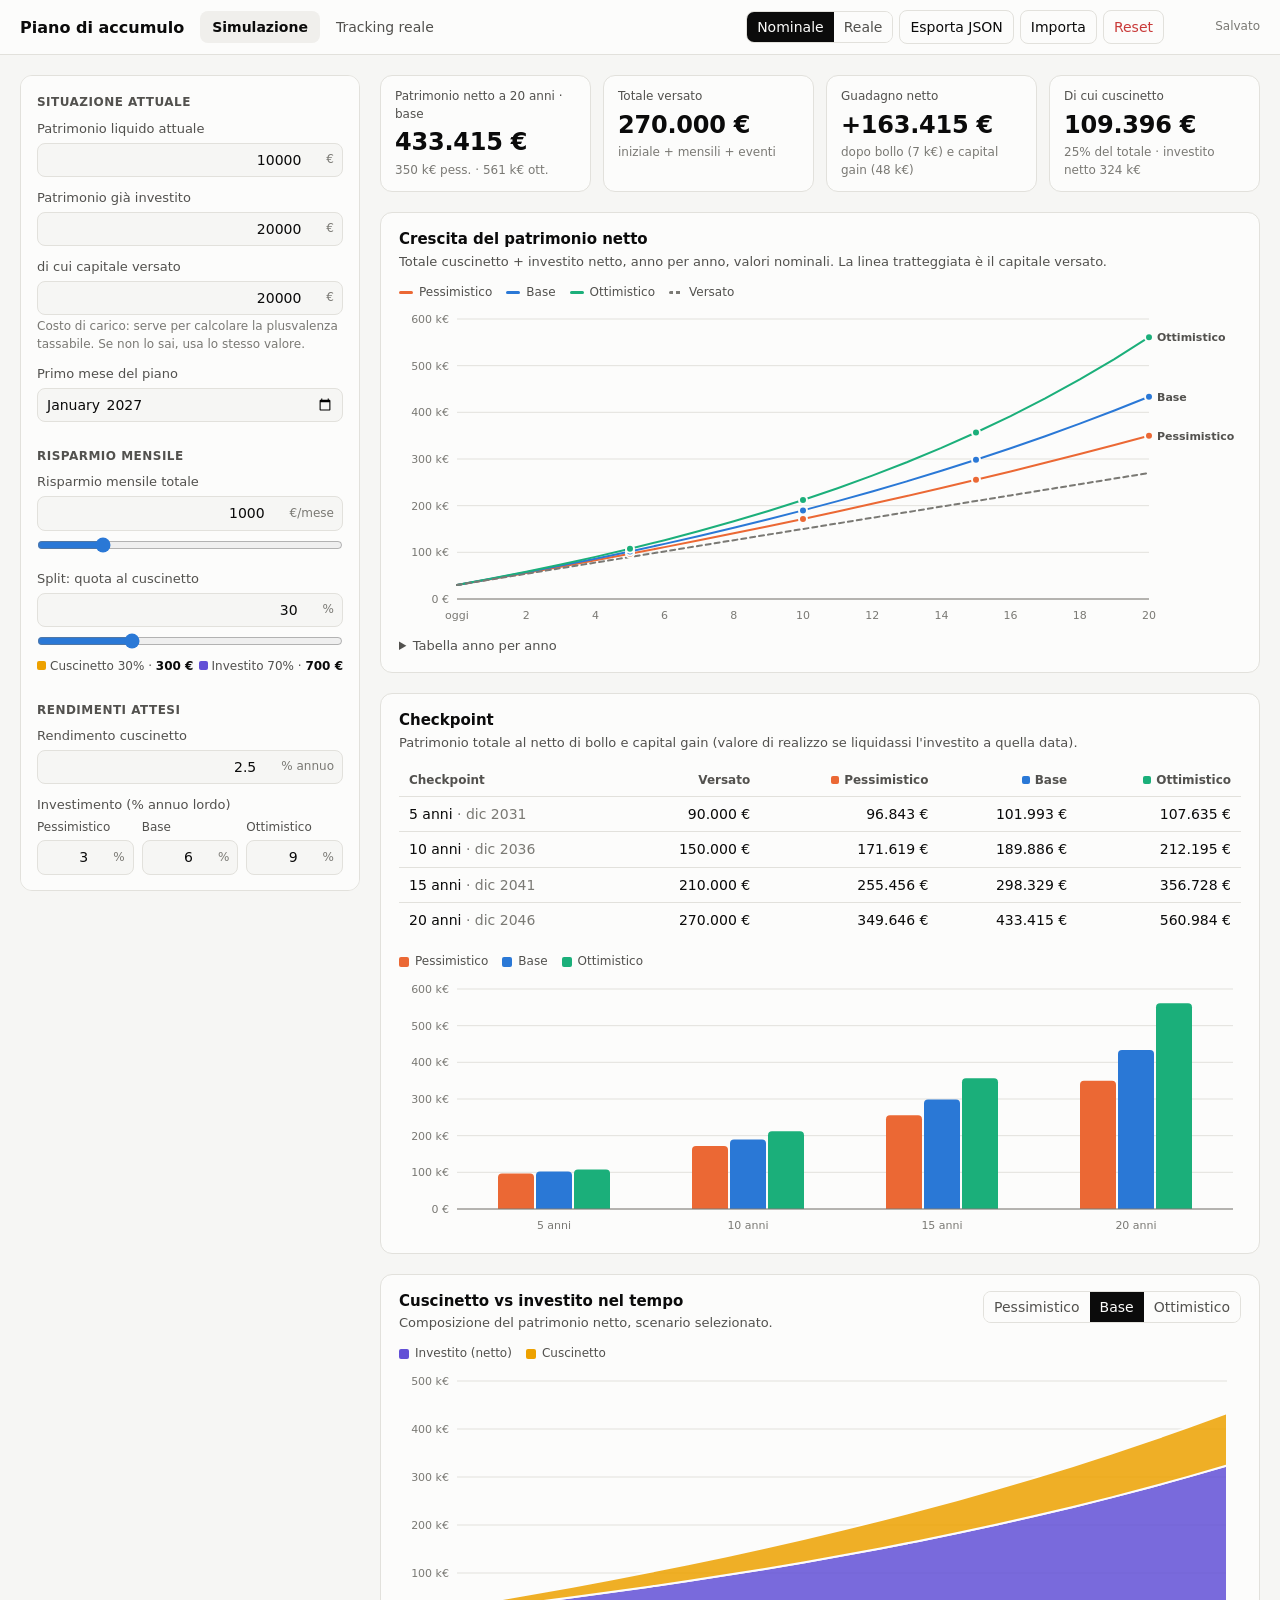
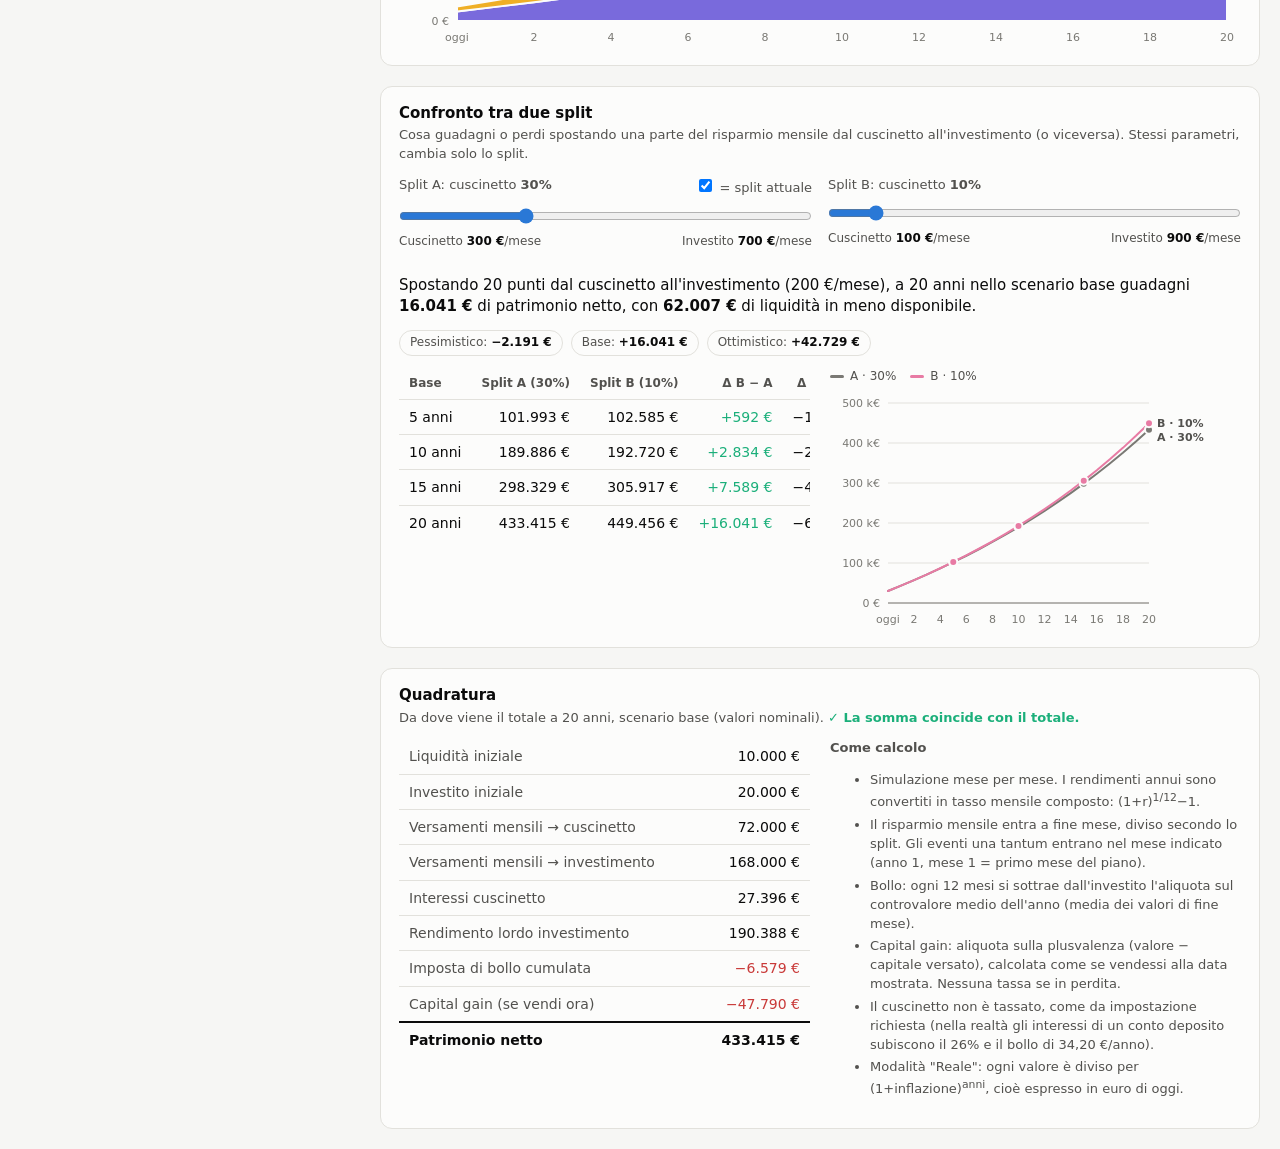
==== patrimonio/piano-accumulo.html @ fa52a770 "Aggiunge dashboard locale per il piano di accumulo patrimoniale (sezioni 1 e 2) Co-Authored-By: Clau" ====
<!doctype html>
<html lang="it">
<head>
<meta charset="utf-8">
<meta name="viewport" content="width=device-width, initial-scale=1">
<title>Piano di accumulo</title>
<style>
:root {
  color-scheme: light;
  --bg: #f6f6f4;
  --surface: #fcfcfb;
  --surface-2: #f0efec;
  --border: #e2e1dc;
  --text: #0b0b0b;
  --text-2: #52514e;
  --muted: #7a7974;
  --accent: #2a78d6;
  --danger: #c93a39;
  --warn-bg: #fff4d6;
  --warn-text: #6b4a00;
  /* serie (palette categoriale validata, ordine fisso) */
  --s-base: #2a78d6;
  --s-pess: #eb6834;
  --s-opt: #1baf7a;
  --s-cushion: #eda100;
  --s-invest: #6250d6;
  --s-b: #e87ba4;
  --s-ref: #7a7974;
}
@media (prefers-color-scheme: dark) {
  :root:not([data-theme="light"]) {
    color-scheme: dark;
    --bg: #121211; --surface: #1a1a19; --surface-2: #242422; --border: #33322f;
    --text: #f0efec; --text-2: #c3c2b7; --muted: #8f8e86; --accent: #3987e5;
    --danger: #e66767; --warn-bg: #3a2f12; --warn-text: #f3d48a;
    --s-base: #3987e5; --s-pess: #d95926; --s-opt: #199e70;
    --s-cushion: #c98500; --s-invest: #9085e9; --s-b: #d55181; --s-ref: #8f8e86;
  }
}
:root[data-theme="dark"] {
  color-scheme: dark;
  --bg: #121211; --surface: #1a1a19; --surface-2: #242422; --border: #33322f;
  --text: #f0efec; --text-2: #c3c2b7; --muted: #8f8e86; --accent: #3987e5;
  --danger: #e66767; --warn-bg: #3a2f12; --warn-text: #f3d48a;
  --s-base: #3987e5; --s-pess: #d95926; --s-opt: #199e70;
  --s-cushion: #c98500; --s-invest: #9085e9; --s-b: #d55181; --s-ref: #8f8e86;
}

* { box-sizing: border-box; }
html, body { margin: 0; }
body {
  background: var(--bg); color: var(--text);
  font: 14px/1.45 system-ui, -apple-system, "Segoe UI", Roboto, sans-serif;
  -webkit-font-smoothing: antialiased;
}
button, input, select { font: inherit; color: inherit; }
.num { font-variant-numeric: tabular-nums; }

/* ---------- header ---------- */
header.top {
  position: sticky; top: 0; z-index: 10;
  display: flex; align-items: center; gap: 16px; flex-wrap: wrap;
  padding: 10px 20px; background: var(--surface); border-bottom: 1px solid var(--border);
}
header.top h1 { font-size: 16px; margin: 0; font-weight: 650; }
.tabs { display: flex; gap: 4px; }
.tab {
  border: 0; background: transparent; padding: 6px 12px; border-radius: 8px; cursor: pointer; color: var(--text-2);
}
.tab[aria-selected="true"] { background: var(--surface-2); color: var(--text); font-weight: 600; }
.spacer { flex: 1; }
.actions { display: flex; gap: 6px; align-items: center; flex-wrap: wrap; }
.btn {
  border: 1px solid var(--border); background: var(--surface); padding: 6px 10px; border-radius: 8px; cursor: pointer;
}
.btn:hover { background: var(--surface-2); }
.btn.small { padding: 3px 8px; font-size: 13px; }
.btn.danger { color: var(--danger); }
.save-state { font-size: 12px; color: var(--muted); min-width: 90px; text-align: right; }
.seg { display: inline-flex; border: 1px solid var(--border); border-radius: 8px; overflow: hidden; }
.seg button { border: 0; background: var(--surface); padding: 5px 10px; cursor: pointer; color: var(--text-2); }
.seg button[aria-pressed="true"] { background: var(--text); color: var(--surface); }

/* ---------- layout ---------- */
.layout { display: grid; grid-template-columns: 340px minmax(0, 1fr); gap: 20px; padding: 20px; max-width: 1500px; margin: 0 auto; }
@media (max-width: 960px) { .layout { grid-template-columns: minmax(0, 1fr); padding: 16px; } }
aside.inputs {
  position: sticky; top: 64px; align-self: start; max-height: calc(100vh - 84px); overflow: auto;
  background: var(--surface); border: 1px solid var(--border); border-radius: 12px; padding: 4px 16px 16px;
}
@media (max-width: 960px) { aside.inputs { position: static; max-height: none; } }
.outputs { display: flex; flex-direction: column; gap: 20px; min-width: 0; }
.card { background: var(--surface); border: 1px solid var(--border); border-radius: 12px; padding: 16px 18px; min-width: 0; }
.card h2 { font-size: 15px; margin: 0 0 2px; font-weight: 650; }
.card .sub { color: var(--text-2); margin: 0 0 12px; font-size: 13px; }
.card-head { display: flex; gap: 12px; align-items: flex-start; flex-wrap: wrap; }
.card-head > div:first-child { flex: 1; min-width: 200px; }

/* ---------- inputs ---------- */
fieldset { border: 0; padding: 0; margin: 14px 0 0; }
legend { font-weight: 650; font-size: 12px; text-transform: uppercase; letter-spacing: .04em; color: var(--text-2); padding: 0; margin-bottom: 8px; }
.field { margin-bottom: 12px; }
.field label { display: block; font-size: 13px; color: var(--text-2); margin-bottom: 4px; }
.field .hint { font-size: 12px; color: var(--muted); margin-top: 3px; }
.ctl { display: flex; align-items: center; border: 1px solid var(--border); border-radius: 8px; background: var(--bg); }
.ctl:focus-within { border-color: var(--accent); }
.ctl input { flex: 1; min-width: 0; border: 0; background: transparent; padding: 6px 8px; outline: none; text-align: right; font-variant-numeric: tabular-nums; }
.ctl .suffix { padding: 0 8px 0 2px; color: var(--muted); font-size: 12px; white-space: nowrap; }
.field.invalid .ctl { border-color: var(--danger); }
.field .err { color: var(--danger); font-size: 12px; margin-top: 3px; display: none; }
.field.invalid .err { display: block; }
input[type="range"] { width: 100%; margin: 6px 0 0; accent-color: var(--accent); }
.row3 { display: grid; grid-template-columns: repeat(3, minmax(0, 1fr)); gap: 8px; }
.row3 .field label { font-size: 12px; }
.split-out { display: flex; justify-content: space-between; font-size: 12px; margin-top: 4px; color: var(--text-2); }
.split-out b { color: var(--text); font-weight: 600; }
.sw { display: inline-block; width: 9px; height: 9px; border-radius: 2px; margin-right: 4px; vertical-align: 0; }
input[type="month"], select, input[type="text"] {
  border: 1px solid var(--border); border-radius: 8px; background: var(--bg); padding: 5px 8px; width: 100%;
}
.warnings { margin: 0; padding: 0; list-style: none; }
.warnings li { background: var(--warn-bg); color: var(--warn-text); border-radius: 8px; padding: 6px 10px; font-size: 12px; margin-top: 6px; }

/* eventi */
.event { border: 1px solid var(--border); border-radius: 10px; padding: 8px; margin-bottom: 8px; background: var(--bg); }
.event .ev-top { display: flex; gap: 6px; margin-bottom: 6px; }
.event .ev-grid { display: grid; grid-template-columns: 1.4fr .8fr .9fr; gap: 6px; }
.event .ev-grid label { font-size: 11px; color: var(--muted); display: block; }
.event input[type="number"] { border: 1px solid var(--border); border-radius: 8px; background: var(--surface); padding: 5px 6px; width: 100%; text-align: right; }
.event select, .event input[type="text"] { background: var(--surface); }
.event .ev-dest { margin-top: 6px; }
.event.invalid { border-color: var(--danger); }
.event .err { color: var(--danger); font-size: 12px; margin-top: 4px; }
.empty { color: var(--muted); font-size: 13px; margin: 0 0 8px; }

/* ---------- KPI ---------- */
.kpis { display: grid; grid-template-columns: repeat(4, minmax(0, 1fr)); gap: 12px; }
@media (max-width: 1100px) { .kpis { grid-template-columns: repeat(2, minmax(0, 1fr)); } }
.kpi { background: var(--surface); border: 1px solid var(--border); border-radius: 12px; padding: 12px 14px; }
.kpi .k-label { font-size: 12px; color: var(--text-2); }
.kpi .k-value { font-size: 24px; font-weight: 650; margin-top: 2px; font-variant-numeric: tabular-nums; letter-spacing: -.01em; }
.kpi .k-note { font-size: 12px; color: var(--muted); margin-top: 2px; }

/* ---------- charts ---------- */
.legend { display: flex; gap: 14px; flex-wrap: wrap; font-size: 12px; color: var(--text-2); margin: 0 0 6px; }
.legend span { display: inline-flex; align-items: center; gap: 6px; }
.legend i { display: inline-block; width: 14px; height: 3px; border-radius: 2px; }
.legend i.box { height: 10px; width: 10px; }
.legend i.dash { background: repeating-linear-gradient(90deg, var(--s-ref) 0 4px, transparent 4px 7px) !important; }
.chart { position: relative; width: 100%; }
.chart svg { display: block; width: 100%; overflow: visible; }
.chart text { fill: var(--muted); font-size: 11px; font-variant-numeric: tabular-nums; }
.chart text.end-label { fill: var(--text-2); font-size: 11px; font-weight: 600; }
.chart .grid { stroke: var(--border); stroke-width: 1; }
.chart .axis { stroke: var(--muted); stroke-width: 1; }
.chart .cross { stroke: var(--muted); stroke-width: 1; stroke-dasharray: 3 3; }
#tooltip {
  position: fixed; z-index: 50; pointer-events: none; display: none;
  background: var(--surface); border: 1px solid var(--border); border-radius: 8px; padding: 8px 10px;
  box-shadow: 0 4px 16px rgba(0,0,0,.12); font-size: 12px; min-width: 180px;
}
#tooltip .t-title { font-weight: 650; margin-bottom: 4px; }
#tooltip .t-row { display: flex; justify-content: space-between; gap: 14px; }
#tooltip .t-row span:first-child { color: var(--text-2); }
#tooltip .t-row b { font-weight: 600; font-variant-numeric: tabular-nums; }
#tooltip .t-sep { border-top: 1px solid var(--border); margin: 4px 0; }

/* ---------- tables ---------- */
.table-wrap { overflow-x: auto; }
table { border-collapse: collapse; width: 100%; font-variant-numeric: tabular-nums; }
th, td { padding: 7px 10px; text-align: right; border-bottom: 1px solid var(--border); white-space: nowrap; }
th:first-child, td:first-child { text-align: left; }
thead th { font-size: 12px; font-weight: 600; color: var(--text-2); }
tbody tr:last-child td { border-bottom: 0; }
td.pos { color: var(--s-opt); } td.neg { color: var(--danger); }
.th-sw { display: inline-block; width: 8px; height: 8px; border-radius: 2px; margin-right: 5px; }
details summary { cursor: pointer; color: var(--text-2); font-size: 13px; margin-top: 10px; }
details[open] summary { margin-bottom: 8px; }

.two-col { display: grid; grid-template-columns: minmax(0, 1fr) minmax(0, 1fr); gap: 20px; }
@media (max-width: 1200px) { .two-col { grid-template-columns: minmax(0, 1fr); } }

/* confronto split */
.compare-ctl { display: grid; grid-template-columns: repeat(2, minmax(0, 1fr)); gap: 16px; margin-bottom: 12px; }
@media (max-width: 640px) { .compare-ctl { grid-template-columns: minmax(0, 1fr); } }
.compare-ctl .field label { display: flex; justify-content: space-between; }
.headline { font-size: 15px; margin: 4px 0 12px; }
.headline b { font-variant-numeric: tabular-nums; }
.chips { display: flex; gap: 8px; flex-wrap: wrap; margin-bottom: 12px; }
.chip { border: 1px solid var(--border); border-radius: 999px; padding: 3px 10px; font-size: 12px; color: var(--text-2); }
.chip b { color: var(--text); font-variant-numeric: tabular-nums; }

/* quadratura */
.ledger td:first-child { color: var(--text-2); }
.ledger tr.total td { font-weight: 650; color: var(--text); border-top: 2px solid var(--text); }
.ledger tr.minus td:last-child { color: var(--danger); }
.ok { color: var(--s-opt); font-weight: 600; }
.method { color: var(--text-2); font-size: 13px; }
.method li { margin-bottom: 4px; }

.placeholder { max-width: 720px; margin: 40px auto; padding: 0 16px; }
.placeholder .card { padding: 24px; }
</style>
</head>
<body>

<header class="top">
  <h1>Piano di accumulo</h1>
  <nav class="tabs" role="tablist">
    <button class="tab" role="tab" data-tab="sim" aria-selected="true">Simulazione</button>
    <button class="tab" role="tab" data-tab="track" aria-selected="false">Tracking reale</button>
  </nav>
  <div class="spacer"></div>
  <div class="actions">
    <div class="seg" id="valueMode" title="Valori nominali o in potere d'acquisto di oggi">
      <button type="button" data-mode="nominal" aria-pressed="true">Nominale</button>
      <button type="button" data-mode="real" aria-pressed="false">Reale</button>
    </div>
    <button class="btn" id="btnExport" type="button" title="Scarica tutti i dati in un file JSON">Esporta JSON</button>
    <button class="btn" id="btnImport" type="button" title="Carica un file JSON esportato in precedenza">Importa</button>
    <input type="file" id="fileImport" accept=".json,application/json" hidden>
    <button class="btn danger" id="btnReset" type="button" title="Ripristina i parametri di default">Reset</button>
    <span class="save-state" id="saveState"></span>
  </div>
</header>

<main>
  <section id="tab-sim" class="layout">
    <aside class="inputs" id="inputs" aria-label="Parametri"></aside>

    <div class="outputs">
      <div class="kpis" id="kpis"></div>

      <div class="card">
        <div class="card-head">
          <div>
            <h2>Crescita del patrimonio netto</h2>
            <p class="sub" id="growthSub"></p>
          </div>
        </div>
        <div class="legend" id="growthLegend"></div>
        <div class="chart" id="growthChart"></div>
        <details>
          <summary>Tabella anno per anno</summary>
          <div class="table-wrap" id="yearTable"></div>
        </details>
      </div>

      <div class="card">
        <h2>Checkpoint</h2>
        <p class="sub">Patrimonio totale al netto di bollo e capital gain (valore di realizzo se liquidassi l'investito a quella data).</p>
        <div class="table-wrap" id="checkpointTable"></div>
        <div style="margin-top:16px">
            <div class="legend" id="barLegend"></div>
            <div class="chart" id="checkpointChart"></div>
        </div>
      </div>

      <div class="card">
        <div class="card-head">
          <div>
            <h2>Cuscinetto vs investito nel tempo</h2>
            <p class="sub">Composizione del patrimonio netto, scenario selezionato.</p>
          </div>
          <div class="seg" id="scenarioPick" aria-label="Scenario per i dettagli"></div>
        </div>
        <div class="legend" id="stackLegend"></div>
        <div class="chart" id="stackChart"></div>
      </div>

      <div class="card">
        <h2>Confronto tra due split</h2>
        <p class="sub">Cosa guadagni o perdi spostando una parte del risparmio mensile dal cuscinetto all'investimento (o viceversa). Stessi parametri, cambia solo lo split.</p>
        <div class="compare-ctl" id="compareCtl"></div>
        <p class="headline" id="compareHeadline"></p>
        <div class="chips" id="compareChips"></div>
        <div class="two-col">
          <div class="table-wrap" id="compareTable"></div>
          <div>
            <div class="legend" id="compareLegend"></div>
            <div class="chart" id="compareChart"></div>
          </div>
        </div>
      </div>

      <div class="card">
        <h2>Quadratura</h2>
        <p class="sub" id="ledgerSub"></p>
        <div class="two-col">
          <div class="table-wrap" id="ledger"></div>
          <div class="method">
            <strong>Come calcolo</strong>
            <ul>
              <li>Simulazione mese per mese. I rendimenti annui sono convertiti in tasso mensile composto: (1+r)<sup>1/12</sup>−1.</li>
              <li>Il risparmio mensile entra a fine mese, diviso secondo lo split. Gli eventi una tantum entrano nel mese indicato (anno 1, mese 1 = primo mese del piano).</li>
              <li>Bollo: ogni 12 mesi si sottrae dall'investito l'aliquota sul controvalore medio dell'anno (media dei valori di fine mese).</li>
              <li>Capital gain: aliquota sulla plusvalenza (valore − capitale versato), calcolata come se vendessi alla data mostrata. Nessuna tassa se in perdita.</li>
              <li>Il cuscinetto non è tassato, come da impostazione richiesta (nella realtà gli interessi di un conto deposito subiscono il 26% e il bollo di 34,20 €/anno).</li>
              <li>Modalità "Reale": ogni valore è diviso per (1+inflazione)<sup>anni</sup>, cioè espresso in euro di oggi.</li>
            </ul>
          </div>
        </div>
      </div>
    </div>
  </section>

  <section id="tab-track" hidden>
    <div class="placeholder">
      <div class="card">
        <h2>Tracking reale — in arrivo</h2>
        <p class="sub">Qui inserirai mese per mese risparmio effettivo, importo investito e valore del portafoglio da estratto conto, con il confronto tra curva proiettata e curva reale.</p>
        <p class="method">Lo spazio dati è già predisposto nel salvataggio (<code>tracking.entries</code>) e viene incluso nell'export JSON, quindi i dati che inserirai resteranno compatibili con i backup che fai già da ora.</p>
      </div>
    </div>
  </section>
</main>

<div id="tooltip" role="tooltip"></div>

<script>
'use strict';

/* =====================================================================
   1. FORMATTAZIONE
   ===================================================================== */
const Fmt = (() => {
  const eur = new Intl.NumberFormat('it-IT', { style: 'currency', currency: 'EUR', maximumFractionDigits: 0 });
  const MONTHS = ['gen', 'feb', 'mar', 'apr', 'mag', 'giu', 'lug', 'ago', 'set', 'ott', 'nov', 'dic'];
  return {
    money: v => eur.format(Math.round(v) || 0),
    signed: v => {
      const r = Math.round(v);
      return (r > 0 ? '+' : r < 0 ? '−' : '') + eur.format(Math.abs(r));
    },
    compact: v => {
      const a = Math.abs(v);
      if (a >= 1e6) return (v / 1e6).toLocaleString('it-IT', { maximumFractionDigits: 1 }) + ' M€';
      if (a >= 1e3) return (v / 1e3).toLocaleString('it-IT', { maximumFractionDigits: 0 }) + ' k€';
      return Math.round(v) + ' €';
    },
    pct: (v, d = 1) => v.toLocaleString('it-IT', { maximumFractionDigits: d }) + '%',
    // "2026-11" + n mesi → "ott 2031"
    monthLabel: (start, offset) => {
      const [y, m] = start.split('-').map(Number);
      const idx = (y * 12 + (m - 1)) + offset;
      return MONTHS[idx % 12] + ' ' + Math.floor(idx / 12);
    },
    MONTHS,
  };
})();

/* =====================================================================
   2. SCHEMA PARAMETRI + VALIDAZIONE
   Unico punto in cui sono definiti limiti e default: lo usano UI, import e migrazione.
   ===================================================================== */
const Schema = (() => {
  const nextMonth = () => {
    const d = new Date();
    d.setMonth(d.getMonth() + 1, 1);
    return d.getFullYear() + '-' + String(d.getMonth() + 1).padStart(2, '0');
  };

  const PARAMS = {
    liquid:        { label: 'Patrimonio liquido attuale', unit: '€', min: 0, max: 1e8, step: 100, def: 10000 },
    invested:      { label: 'Patrimonio già investito', unit: '€', min: 0, max: 1e8, step: 100, def: 20000 },
    investedCost:  { label: 'di cui capitale versato', unit: '€', min: 0, max: 1e8, step: 100, def: 20000,
                     hint: 'Costo di carico: serve per calcolare la plusvalenza tassabile. Se non lo sai, usa lo stesso valore.' },
    monthly:       { label: 'Risparmio mensile totale', unit: '€/mese', min: 0, max: 100000, step: 50, def: 1000, slider: 5000 },
    cushionPct:    { label: 'Split: quota al cuscinetto', unit: '%', min: 0, max: 100, step: 1, def: 30, slider: 100 },
    cushionReturn: { label: 'Rendimento cuscinetto', unit: '% annuo', min: -5, max: 15, step: 0.1, def: 2.5 },
    retPess:       { label: 'Pessimistico', unit: '%', min: -20, max: 30, step: 0.1, def: 3 },
    retBase:       { label: 'Base', unit: '%', min: -20, max: 30, step: 0.1, def: 6 },
    retOpt:        { label: 'Ottimistico', unit: '%', min: -20, max: 30, step: 0.1, def: 9 },
    cgTax:         { label: 'Capital gain', unit: '%', min: 0, max: 60, step: 0.5, def: 26 },
    bollo:         { label: 'Bollo', unit: '% annuo', min: 0, max: 2, step: 0.05, def: 0.2 },
    inflation:     { label: 'Inflazione attesa', unit: '% annuo', min: -5, max: 20, step: 0.1, def: 2 },
    horizon:       { label: 'Orizzonte', unit: 'anni', min: 5, max: 40, step: 1, def: 20 },
  };

  const SCENARIOS = [
    { key: 'pess', param: 'retPess', name: 'Pessimistico', color: '--s-pess' },
    { key: 'base', param: 'retBase', name: 'Base', color: '--s-base' },
    { key: 'opt',  param: 'retOpt',  name: 'Ottimistico', color: '--s-opt' },
  ];

  const CHECKPOINTS = [5, 10, 15, 20];

  function defaultParams() {
    const p = { startDate: nextMonth() };
    for (const [k, s] of Object.entries(PARAMS)) p[k] = s.def;
    return p;
  }

  // Converte e verifica un singolo valore. Ritorna { ok, value, msg }.
  function check(key, raw) {
    const s = PARAMS[key];
    if (raw === '' || raw === null || raw === undefined) return { ok: false, msg: 'Campo obbligatorio' };
    const v = typeof raw === 'number' ? raw : Number(String(raw).replace(',', '.'));
    if (!Number.isFinite(v)) return { ok: false, msg: 'Inserisci un numero' };
    if (v < s.min) return { ok: false, msg: `Minimo ${s.min.toLocaleString('it-IT')} ${s.unit}` };
    if (v > s.max) return { ok: false, msg: `Massimo ${s.max.toLocaleString('it-IT')} ${s.unit}` };
    return { ok: true, value: v };
  }

  function checkEvent(e, horizon) {
    const errs = [];
    if (!Number.isFinite(e.amount) || e.amount <= 0) errs.push('importo deve essere maggiore di 0');
    else if (e.amount > 1e9) errs.push('importo troppo alto');
    if (!Number.isInteger(e.year) || e.year < 1) errs.push('anno deve essere ≥ 1');
    if (!Number.isInteger(e.month) || e.month < 1 || e.month > 12) errs.push('mese tra 1 e 12');
    const outOfRange = errs.length === 0 && e.year > horizon;
    return { ok: errs.length === 0, errs, outOfRange };
  }

  // Avvisi non bloccanti sulla coerenza complessiva.
  function warnings(p) {
    const w = [];
    if (!(p.retPess <= p.retBase && p.retBase <= p.retOpt))
      w.push('Gli scenari non sono in ordine (pessimistico ≤ base ≤ ottimistico).');
    if (p.cushionReturn > p.retBase)
      w.push('Il cuscinetto rende più dello scenario base dell\'investimento: verifica i tassi.');
    if (p.investedCost > p.invested * 3 && p.invested > 0)
      w.push('Il capitale versato è molto più alto del valore attuale: verifica il costo di carico.');
    return w;
  }

  return { PARAMS, SCENARIOS, CHECKPOINTS, defaultParams, check, checkEvent, warnings };
})();

/* =====================================================================
   3. MOTORE DI CALCOLO (puro: nessun accesso a DOM o storage)
   ===================================================================== */
const Engine = (() => {
  const monthlyRate = annualPct => Math.pow(1 + annualPct / 100, 1 / 12) - 1;

  /**
   * Simula il piano mese per mese.
   * @param {object} p        parametri (vedi Schema.PARAMS)
   * @param {Array}  events   [{amount, year, month, dest: 'invest'|'liquid'}]
   * @param {number} investReturnPct rendimento annuo dell'investimento per questo scenario
   * @returns {{years: Array}} uno snapshot per ogni anno 0..horizon
   */
  function simulate(p, events, investReturnPct) {
    const months = p.horizon * 12;
    const rL = monthlyRate(p.cushionReturn);
    const rI = monthlyRate(investReturnPct);
    const cgRate = p.cgTax / 100;
    const bolloRate = p.bollo / 100;
    const infl = p.inflation / 100;
    const toCushion = p.monthly * p.cushionPct / 100;
    const toInvest = p.monthly - toCushion;

    const byMonth = new Map();
    for (const e of events) {
      const m = (e.year - 1) * 12 + e.month;
      if (m < 1 || m > months) continue;
      if (!byMonth.has(m)) byMonth.set(m, []);
      byMonth.get(m).push(e);
    }

    let L = p.liquid;          // cuscinetto
    let V = p.invested;        // controvalore investito (lordo tasse)
    let B = p.investedCost;    // capitale versato nell'investito
    const acc = { contribL: 0, contribI: 0, eventsL: 0, eventsI: 0, interestL: 0, gainI: 0, bollo: 0 };
    let sumV = 0;

    const snap = year => {
      const gain = V - B;
      const tax = Math.max(0, gain) * cgRate;
      const netI = V - tax;
      const paidIn = p.liquid + p.invested + acc.contribL + acc.contribI + acc.eventsL + acc.eventsI;
      return {
        year, L, V, B, tax, netI, total: L + netI, paidIn,
        deflator: Math.pow(1 + infl, year),
        ...acc,
      };
    };

    const years = [snap(0)];
    for (let m = 1; m <= months; m++) {
      const iL = L * rL; L += iL; acc.interestL += iL;
      const g = V * rI;  V += g;  acc.gainI += g;

      L += toCushion; acc.contribL += toCushion;
      V += toInvest;  B += toInvest; acc.contribI += toInvest;

      for (const e of byMonth.get(m) || []) {
        if (e.dest === 'invest') { V += e.amount; B += e.amount; acc.eventsI += e.amount; }
        else { L += e.amount; acc.eventsL += e.amount; }
      }

      sumV += V;
      if (m % 12 === 0) {
        const b = (sumV / 12) * bolloRate;
        V -= b; acc.bollo += b; sumV = 0;
        years.push(snap(m / 12));
      }
    }
    return { years };
  }

  // Tutti gli scenari con gli stessi parametri. `override` permette di variare un parametro (es. lo split).
  function runScenarios(p, events, override = {}) {
    const q = { ...p, ...override };
    const out = {};
    for (const s of Schema.SCENARIOS) out[s.key] = simulate(q, events, q[s.param]);
    return out;
  }

  // Scomposizione che deve sommare esattamente al totale netto.
  function ledger(snap, p) {
    const rows = [
      { label: 'Liquidità iniziale', v: p.liquid },
      { label: 'Investito iniziale', v: p.invested },
      { label: 'Versamenti mensili → cuscinetto', v: snap.contribL },
      { label: 'Versamenti mensili → investimento', v: snap.contribI },
      { label: 'Eventi una tantum → cuscinetto', v: snap.eventsL },
      { label: 'Eventi una tantum → investimento', v: snap.eventsI },
      { label: 'Interessi cuscinetto', v: snap.interestL },
      { label: 'Rendimento lordo investimento', v: snap.gainI },
      { label: 'Imposta di bollo cumulata', v: -snap.bollo },
      { label: 'Capital gain (se vendi ora)', v: -snap.tax },
    ];
    const sum = rows.reduce((a, r) => a + r.v, 0);
    return { rows, sum, matches: Math.abs(sum - snap.total) < 0.01 };
  }

  return { simulate, runScenarios, ledger, monthlyRate };
})();

/* =====================================================================
   4. PERSISTENZA (localStorage + file JSON)
   ===================================================================== */
const Store = (() => {
  const KEY = 'piano-accumulo';
  const VERSION = 1;

  function defaults() {
    return {
      version: VERSION,
      params: Schema.defaultParams(),
      events: [],
      compare: { linkA: true, a: 30, b: 10 },
      ui: { valueMode: 'nominal', scenario: 'base', tab: 'sim' },
      tracking: { entries: [] }, // Sezione 3: [{month:'2026-11', saved, invested, portfolioValue, note}]
    };
  }

  // Accetta qualsiasi oggetto (da storage o da file) e restituisce uno stato valido.
  function sanitize(obj) {
    const base = defaults();
    if (!obj || typeof obj !== 'object') return base;
    const out = base;
    const src = obj.params || {};
    for (const k of Object.keys(Schema.PARAMS)) {
      const r = Schema.check(k, src[k]);
      if (r.ok) out.params[k] = r.value;
    }
    if (typeof src.startDate === 'string' && /^\d{4}-\d{2}$/.test(src.startDate)) out.params.startDate = src.startDate;
    if (Array.isArray(obj.events)) {
      out.events = obj.events.map(e => ({
        id: e.id || uid(),
        label: String(e.label || '').slice(0, 80),
        amount: Number(e.amount) || 0,
        year: parseInt(e.year, 10) || 1,
        month: parseInt(e.month, 10) || 1,
        dest: e.dest === 'liquid' ? 'liquid' : 'invest',
      }));
    }
    if (obj.compare) {
      out.compare.linkA = obj.compare.linkA !== false;
      for (const k of ['a', 'b']) {
        const v = Number(obj.compare[k]);
        if (Number.isFinite(v)) out.compare[k] = Math.min(100, Math.max(0, Math.round(v)));
      }
    }
    if (obj.ui) {
      if (obj.ui.valueMode === 'real') out.ui.valueMode = 'real';
      if (Schema.SCENARIOS.some(s => s.key === obj.ui.scenario)) out.ui.scenario = obj.ui.scenario;
      if (obj.ui.tab === 'track') out.ui.tab = 'track';
    }
    if (obj.tracking && Array.isArray(obj.tracking.entries)) out.tracking.entries = obj.tracking.entries;
    return out;
  }

  function load() {
    try {
      const raw = localStorage.getItem(KEY);
      if (raw) return sanitize(JSON.parse(raw));
    } catch (e) { /* storage non disponibile o dati corrotti: si riparte dai default */ }
    return defaults();
  }

  function save(state) {
    try { localStorage.setItem(KEY, JSON.stringify(state)); return true; }
    catch (e) { return false; }
  }

  function exportFile(state) {
    const payload = { ...state, exportedAt: new Date().toISOString() };
    const blob = new Blob([JSON.stringify(payload, null, 2)], { type: 'application/json' });
    const a = document.createElement('a');
    a.href = URL.createObjectURL(blob);
    a.download = `piano-accumulo-${new Date().toISOString().slice(0, 10)}.json`;
    document.body.appendChild(a); a.click(); a.remove();
    setTimeout(() => URL.revokeObjectURL(a.href), 1000);
  }

  const uid = () => Math.random().toString(36).slice(2, 10);

  return { load, save, sanitize, defaults, exportFile, uid };
})();

/* =====================================================================
   5. CONNETTORI (punto di estensione per import esterni)
   Un connettore è { id, label, accepts(file) → bool, read(file) → Promise<patch> }
   dove patch è un oggetto parziale di stato ({params}, {events}, {tracking:{entries}}).
   Per aggiungere ad es. un import da CSV della banca o da Google Sheets basta
   registrarne uno nuovo: UI e calcolo non cambiano.
   ===================================================================== */
const Connectors = (() => {
  const list = [];
  const register = c => list.push(c);
  const find = file => list.find(c => c.accepts(file));

  register({
    id: 'json-backup',
    label: 'Backup JSON di questa dashboard',
    accepts: f => /\.json$/i.test(f.name) || f.type === 'application/json',
    read: async f => JSON.parse(await f.text()),
  });

  return { register, find, list };
})();

/* =====================================================================
   6. GRAFICI (SVG senza dipendenze)
   ===================================================================== */
const Charts = (() => {
  const tip = document.getElementById('tooltip');
  const cssVar = name => getComputedStyle(document.documentElement).getPropertyValue(name).trim();

  function niceTicks(min, max, count = 5) {
    if (max <= min) max = min + 1;
    const raw = (max - min) / count;
    const mag = Math.pow(10, Math.floor(Math.log10(raw)));
    const n = raw / mag;
    const step = (n < 1.5 ? 1 : n < 3 ? 2 : n < 7 ? 5 : 10) * mag;
    const lo = Math.floor(min / step) * step;
    const hi = Math.ceil(max / step) * step;
    const t = [];
    for (let v = lo; v <= hi + step / 2; v += step) t.push(Math.round(v / step) * step);
    return t;
  }

  function showTip(html, ev) {
    tip.innerHTML = html;
    tip.style.display = 'block';
    const pad = 14, r = tip.getBoundingClientRect();
    let x = ev.clientX + pad, y = ev.clientY + pad;
    if (x + r.width > window.innerWidth - 8) x = ev.clientX - r.width - pad;
    if (y + r.height > window.innerHeight - 8) y = ev.clientY - r.height - pad;
    tip.style.left = Math.max(8, x) + 'px';
    tip.style.top = Math.max(8, y) + 'px';
  }
  const hideTip = () => { tip.style.display = 'none'; };

  const tipRow = (name, color, value) =>
    `<div class="t-row"><span>${color ? `<i class="sw" style="background:${color}"></i>` : ''}${name}</span><b>${value}</b></div>`;

  function legend(el, items) {
    el.innerHTML = items.map(it => {
      const cls = it.dash ? 'dash' : it.box ? 'box' : '';
      return `<span><i class="${cls}" style="background:${cssVar(it.color)}"></i>${it.name}</span>`;
    }).join('');
  }

  /**
   * Linee o aree impilate su asse x = anni.
   * cfg: { n, xLabel(i), tipTitle(i), series:[{name,color,values,dash}], stacked, markers:[i], endLabels, height, tipExtra(i) }
   */
  function xy(el, cfg) {
    const W = Math.max(300, el.clientWidth || 600);
    const H = cfg.height || 300;
    const m = { l: 58, r: cfg.endLabels ? 92 : 14, t: 12, b: 28 };
    const pw = W - m.l - m.r, ph = H - m.t - m.b;
    const n = cfg.n;
    const series = cfg.series.map(s => ({ ...s, c: cssVar(s.color) }));

    let stacks = null;
    let lo = 0, hi = 0;
    if (cfg.stacked) {
      stacks = [];
      const run = new Array(n).fill(0);
      for (const s of series) {
        const prev = run.slice();
        for (let i = 0; i < n; i++) run[i] += s.values[i];
        stacks.push({ prev, cur: run.slice() });
      }
      hi = Math.max(...run); lo = Math.min(0, ...run);
    } else {
      for (const s of series) { hi = Math.max(hi, ...s.values); lo = Math.min(lo, ...s.values); }
    }
    const ticks = niceTicks(lo, hi * 1.04, 5);
    const y0 = ticks[0], y1 = ticks[ticks.length - 1];
    const X = i => m.l + (n === 1 ? 0 : i / (n - 1) * pw);
    const Y = v => m.t + ph - (v - y0) / (y1 - y0) * ph;

    const xStep = n > 31 ? 5 : n > 16 ? 2 : 1;
    let svg = `<svg viewBox="0 0 ${W} ${H}" height="${H}" role="img">`;
    for (const t of ticks) {
      svg += `<line class="grid" x1="${m.l}" x2="${W - m.r}" y1="${Y(t)}" y2="${Y(t)}"/>`;
      svg += `<text x="${m.l - 8}" y="${Y(t) + 4}" text-anchor="end">${Fmt.compact(t)}</text>`;
    }
    for (let i = 0; i < n; i += xStep) svg += `<text x="${X(i)}" y="${H - 8}" text-anchor="middle">${cfg.xLabel(i)}</text>`;
    svg += `<line class="axis" x1="${m.l}" x2="${W - m.r}" y1="${Y(Math.max(0, y0))}" y2="${Y(Math.max(0, y0))}"/>`;

    const surface = cssVar('--surface');
    if (cfg.stacked) {
      series.forEach((s, k) => {
        const { prev, cur } = stacks[k];
        let d = `M${X(0)},${Y(cur[0])}`;
        for (let i = 1; i < n; i++) d += `L${X(i)},${Y(cur[i])}`;
        for (let i = n - 1; i >= 0; i--) d += `L${X(i)},${Y(prev[i])}`;
        svg += `<path d="${d}Z" fill="${s.c}" fill-opacity=".85" stroke="${surface}" stroke-width="2" stroke-linejoin="round"/>`;
      });
    } else {
      for (const s of series) {
        let d = '';
        s.values.forEach((v, i) => { d += (i ? 'L' : 'M') + X(i) + ',' + Y(v); });
        svg += `<path d="${d}" fill="none" stroke="${s.c}" stroke-width="2" ${s.dash ? 'stroke-dasharray="5 4"' : ''} stroke-linejoin="round" stroke-linecap="round"/>`;
      }
      for (const i of cfg.markers || []) {
        if (i >= n) continue;
        for (const s of series) {
          if (s.dash) continue;
          svg += `<circle cx="${X(i)}" cy="${Y(s.values[i])}" r="4" fill="${s.c}" stroke="${surface}" stroke-width="2"/>`;
        }
      }
      if (cfg.endLabels) {
        // etichette a fine linea, distanziate per non sovrapporsi
        const labs = series.filter(s => !s.dash)
          .map(s => ({ s, y: Y(s.values[n - 1]) }))
          .sort((a, b) => a.y - b.y);
        for (let i = 1; i < labs.length; i++) if (labs[i].y - labs[i - 1].y < 14) labs[i].y = labs[i - 1].y + 14;
        for (const l of labs) svg += `<text class="end-label" x="${X(n - 1) + 8}" y="${l.y + 4}">${l.s.name}</text>`;
      }
    }

    svg += `<line class="cross" id="x" y1="${m.t}" y2="${m.t + ph}" x1="0" x2="0" visibility="hidden"/>`;
    svg += `<g class="dots"></g>`;
    svg += `<rect x="${m.l}" y="${m.t}" width="${pw}" height="${ph}" fill="transparent" class="hit"/>`;
    svg += `</svg>`;
    el.innerHTML = svg;

    const root = el.querySelector('svg');
    const cross = root.querySelector('.cross');
    const dots = root.querySelector('.dots');
    const hit = root.querySelector('.hit');
    hit.addEventListener('pointermove', ev => {
      const bb = root.getBoundingClientRect();
      const px = (ev.clientX - bb.left) * (W / bb.width);
      const i = Math.max(0, Math.min(n - 1, Math.round((px - m.l) / pw * (n - 1))));
      cross.setAttribute('x1', X(i)); cross.setAttribute('x2', X(i));
      cross.setAttribute('visibility', 'visible');
      let dh = '', rows = '';
      series.forEach((s, k) => {
        const yv = cfg.stacked ? stacks[k].cur[i] : s.values[i];
        dh += `<circle cx="${X(i)}" cy="${Y(yv)}" r="4" fill="${s.c}" stroke="${surface}" stroke-width="2"/>`;
        rows += tipRow(s.name, s.c, Fmt.money(s.values[i]));
      });
      dots.innerHTML = dh;
      showTip(`<div class="t-title">${cfg.tipTitle(i)}</div>${rows}${cfg.tipExtra ? cfg.tipExtra(i) : ''}`, ev);
    });
    hit.addEventListener('pointerleave', () => {
      cross.setAttribute('visibility', 'hidden'); dots.innerHTML = ''; hideTip();
    });
  }

  /** Barre raggruppate. cfg: { cats:[label], series:[{name,color,values}], height } */
  function bars(el, cfg) {
    const W = Math.max(280, el.clientWidth || 500);
    const H = cfg.height || 260;
    const m = { l: 58, r: 8, t: 12, b: 28 };
    const pw = W - m.l - m.r, ph = H - m.t - m.b;
    const series = cfg.series.map(s => ({ ...s, c: cssVar(s.color) }));
    const all = series.flatMap(s => s.values);
    const ticks = niceTicks(Math.min(0, ...all), Math.max(...all) * 1.04, 5);
    const y0 = ticks[0], y1 = ticks[ticks.length - 1];
    const Y = v => m.t + ph - (v - y0) / (y1 - y0) * ph;
    const groupW = pw / cfg.cats.length;
    const gap = 2;
    const barW = Math.min(36, (groupW * 0.7 - gap * (series.length - 1)) / series.length);
    const inner = barW * series.length + gap * (series.length - 1);

    let svg = `<svg viewBox="0 0 ${W} ${H}" height="${H}" role="img">`;
    for (const t of ticks) {
      svg += `<line class="grid" x1="${m.l}" x2="${W - m.r}" y1="${Y(t)}" y2="${Y(t)}"/>`;
      svg += `<text x="${m.l - 8}" y="${Y(t) + 4}" text-anchor="end">${Fmt.compact(t)}</text>`;
    }
    const zero = Y(0);
    cfg.cats.forEach((cat, g) => {
      const gx = m.l + g * groupW + (groupW - inner) / 2;
      svg += `<text x="${m.l + g * groupW + groupW / 2}" y="${H - 8}" text-anchor="middle">${cat}</text>`;
      series.forEach((s, k) => {
        const v = s.values[g];
        const x = gx + k * (barW + gap);
        const top = Math.min(Y(v), zero), h = Math.max(1, Math.abs(zero - Y(v)));
        const r = Math.min(4, h, barW / 2);
        // angoli arrotondati solo all'estremità del dato
        const d = `M${x},${top + h}V${top + r}Q${x},${top} ${x + r},${top}H${x + barW - r}Q${x + barW},${top} ${x + barW},${top + r}V${top + h}Z`;
        svg += `<path d="${d}" fill="${s.c}"/>`;
        svg += `<rect class="bar-hit" x="${x - gap / 2}" y="${m.t}" width="${barW + gap}" height="${ph}" fill="transparent" data-g="${g}" data-k="${k}"/>`;
      });
    });
    svg += `<line class="axis" x1="${m.l}" x2="${W - m.r}" y1="${zero}" y2="${zero}"/></svg>`;
    el.innerHTML = svg;
    el.querySelectorAll('.bar-hit').forEach(r => {
      r.addEventListener('pointermove', ev => {
        const g = +r.dataset.g, k = +r.dataset.k;
        const rows = series.map((s, j) =>
          (j === k ? '<b>' : '') + tipRow(s.name, s.c, Fmt.money(s.values[g])) + (j === k ? '</b>' : '')).join('');
        showTip(`<div class="t-title">${cfg.tipTitles ? cfg.tipTitles[g] : cfg.cats[g]}</div>${rows}`, ev);
      });
      r.addEventListener('pointerleave', hideTip);
    });
  }

  return { xy, bars, legend, tipRow, cssVar };
})();

/* =====================================================================
   7. UI
   ===================================================================== */
const App = (() => {
  let state = Store.load();
  const $ = id => document.getElementById(id);
  const esc = s => String(s).replace(/[&<>"']/g, c => ({ '&': '&amp;', '<': '&lt;', '>': '&gt;', '"': '&quot;', "'": '&#39;' }[c]));

  /* ---------- salvataggio ---------- */
  let saveTimer = null;
  function persist() {
    clearTimeout(saveTimer);
    $('saveState').textContent = '…';
    saveTimer = setTimeout(() => {
      $('saveState').textContent = Store.save(state) ? 'Salvato' : 'Non salvato: usa Esporta';
    }, 300);
  }

  /* ---------- pannello parametri ---------- */
  function fieldHTML(key, opts = {}) {
    const s = Schema.PARAMS[key];
    const v = state.params[key];
    return `<div class="field" data-key="${key}">
      <label for="f-${key}">${opts.label || s.label}</label>
      <div class="ctl"><input id="f-${key}" type="number" inputmode="decimal" min="${s.min}" max="${s.max}" step="${s.step}" value="${v}"><span class="suffix">${s.unit}</span></div>
      ${s.slider ? `<input type="range" id="r-${key}" min="${s.min}" max="${s.slider}" step="${s.step}" value="${Math.min(v, s.slider)}" aria-label="${s.label}">` : ''}
      ${key === 'cushionPct' ? '<div class="split-out" id="splitOut"></div>' : ''}
      ${s.hint ? `<div class="hint">${s.hint}</div>` : ''}
      <div class="err"></div>
    </div>`;
  }

  function renderInputs() {
    $('inputs').innerHTML = `
      <fieldset><legend>Situazione attuale</legend>
        ${fieldHTML('liquid')}
        ${fieldHTML('invested')}
        ${fieldHTML('investedCost')}
        <div class="field"><label for="f-startDate">Primo mese del piano</label>
          <input type="month" id="f-startDate" value="${state.params.startDate}"></div>
      </fieldset>
      <fieldset><legend>Risparmio mensile</legend>
        ${fieldHTML('monthly')}
        ${fieldHTML('cushionPct')}
      </fieldset>
      <fieldset><legend>Rendimenti attesi</legend>
        ${fieldHTML('cushionReturn')}
        <div class="field" style="margin-bottom:4px"><label>Investimento (% annuo lordo)</label></div>
        <div class="row3">${fieldHTML('retPess')}${fieldHTML('retBase')}${fieldHTML('retOpt')}</div>
      </fieldset>
      <fieldset><legend>Tasse e inflazione</legend>
        <div class="row3" style="grid-template-columns:1fr 1fr">${fieldHTML('cgTax')}${fieldHTML('bollo')}</div>
        <div class="hint" style="margin:-6px 0 12px;font-size:12px;color:var(--muted)">Applicate solo alla parte investita.</div>
        ${fieldHTML('inflation')}
        ${fieldHTML('horizon')}
      </fieldset>
      <fieldset><legend>Eventi una tantum</legend>
        <div id="events"></div>
        <button class="btn small" type="button" id="addEvent">+ Aggiungi evento</button>
      </fieldset>
      <ul class="warnings" id="warnings"></ul>`;

    for (const key of Object.keys(Schema.PARAMS)) bindField(key);
    $('f-startDate').addEventListener('change', e => {
      if (/^\d{4}-\d{2}$/.test(e.target.value)) { state.params.startDate = e.target.value; update(); }
      else e.target.value = state.params.startDate;
    });
    $('addEvent').addEventListener('click', () => {
      state.events.push({ id: Store.uid(), label: '', amount: 10000, year: 1, month: 1, dest: 'invest' });
      renderEvents(); update();
      const inputs = $('events').querySelectorAll('input[type="text"]');
      inputs[inputs.length - 1]?.focus();
    });
    renderEvents();
    renderSplitOut();
  }

  function bindField(key) {
    const wrap = document.querySelector(`.field[data-key="${key}"]`);
    const input = $('f-' + key), range = $('r-' + key);
    const apply = (raw, from) => {
      const r = Schema.check(key, raw);
      wrap.classList.toggle('invalid', !r.ok);
      wrap.querySelector('.err').textContent = r.ok ? '' : r.msg;
      if (!r.ok) return;
      state.params[key] = r.value;
      if (from !== 'input') input.value = r.value;
      if (range && from !== 'range') range.value = Math.min(r.value, Number(range.max));
      update();
    };
    input.addEventListener('input', () => apply(input.value, 'input'));
    input.addEventListener('blur', () => {   // valore non valido → torna all'ultimo valido
      if (wrap.classList.contains('invalid')) {
        input.value = state.params[key];
        wrap.classList.remove('invalid');
      }
    });
    range?.addEventListener('input', () => apply(range.value, 'range'));
  }

  function renderSplitOut() {
    const p = state.params;
    const c = p.monthly * p.cushionPct / 100;
    $('splitOut').innerHTML =
      `<span><i class="sw" style="background:var(--s-cushion)"></i>Cuscinetto ${p.cushionPct}% · <b>${Fmt.money(c)}</b></span>` +
      `<span><i class="sw" style="background:var(--s-invest)"></i>Investito ${100 - p.cushionPct}% · <b>${Fmt.money(p.monthly - c)}</b></span>`;
  }

  function renderEvents() {
    const box = $('events');
    if (!state.events.length) { box.innerHTML = '<p class="empty">Nessun evento. Es. "Exit startup, 90.000 €, anno 3, investita".</p>'; return; }
    box.innerHTML = state.events.map(e => `
      <div class="event" data-id="${e.id}">
        <div class="ev-top">
          <input type="text" data-f="label" placeholder="Descrizione" value="${esc(e.label)}" maxlength="80">
          <button class="btn small danger" type="button" data-del title="Elimina evento" aria-label="Elimina evento">✕</button>
        </div>
        <div class="ev-grid">
          <div><label>Importo €</label><input type="number" data-f="amount" min="0" step="1000" value="${e.amount}"></div>
          <div><label>Anno</label><input type="number" data-f="year" min="1" max="${Schema.PARAMS.horizon.max}" step="1" value="${e.year}"></div>
          <div><label>Mese</label><select data-f="month">${Fmt.MONTHS.map((mn, i) =>
            `<option value="${i + 1}" ${e.month === i + 1 ? 'selected' : ''}>${i + 1} · ${mn}</option>`).join('')}</select></div>
        </div>
        <div class="ev-dest"><select data-f="dest">
          <option value="invest" ${e.dest === 'invest' ? 'selected' : ''}>Va investito</option>
          <option value="liquid" ${e.dest === 'liquid' ? 'selected' : ''}>Resta liquido (cuscinetto)</option>
        </select></div>
        <div class="err" data-err></div>
      </div>`).join('');

    box.querySelectorAll('.event').forEach(row => {
      const ev = state.events.find(x => x.id === row.dataset.id);
      row.querySelectorAll('[data-f]').forEach(inp => {
        inp.addEventListener(inp.tagName === 'SELECT' ? 'change' : 'input', () => {
          const f = inp.dataset.f;
          if (f === 'label' || f === 'dest') ev[f] = inp.value;
          else if (f === 'amount') ev.amount = inp.value === '' ? NaN : Number(inp.value);
          else ev[f] = inp.value === '' ? NaN : Number(inp.value);
          update();
        });
      });
      row.querySelector('[data-del]').addEventListener('click', () => {
        state.events = state.events.filter(x => x.id !== ev.id);
        renderEvents(); update();
      });
    });
    validateEventsUI();
  }

  function validateEventsUI() {
    document.querySelectorAll('.event').forEach(row => {
      const ev = state.events.find(x => x.id === row.dataset.id);
      if (!ev) return;
      const r = Schema.checkEvent(ev, state.params.horizon);
      row.classList.toggle('invalid', !r.ok);
      const err = row.querySelector('[data-err]');
      err.textContent = !r.ok ? 'Non conteggiato: ' + r.errs.join(', ') + '.'
        : r.outOfRange ? `Oltre l'orizzonte di ${state.params.horizon} anni: non conteggiato.` : '';
      err.style.color = r.ok ? 'var(--muted)' : '';
      if (r.ok && !r.outOfRange) {
        const off = (ev.year - 1) * 12 + ev.month - 1;
        err.textContent = 'Arriva a ' + Fmt.monthLabel(state.params.startDate, off);
      }
    });
  }

  /* ---------- calcolo + output ---------- */
  const scen = key => Schema.SCENARIOS.find(s => s.key === key);
  const isReal = () => state.ui.valueMode === 'real';
  const disp = (v, snap) => isReal() ? v / snap.deflator : v;
  const validEvents = () => state.events.filter(e => Schema.checkEvent(e, state.params.horizon).ok);
  const yearLabel = y => y === 0 ? 'oggi' : String(y);
  const yearTitle = y => y === 0 ? 'Oggi' : `Anno ${y} · ${Fmt.monthLabel(state.params.startDate, y * 12 - 1)}`;

  let lastRun = null;

  function update() {
    persist();
    renderSplitOut();
    validateEventsUI();
    $('warnings').innerHTML = Schema.warnings(state.params).map(w => `<li>${w}</li>`).join('');
    const p = state.params;
    const ev = validEvents();
    lastRun = {
      p, ev,
      runs: Engine.runScenarios(p, ev),
    };
    renderOutputs();
  }

  function renderOutputs() {
    if (!lastRun) return;
    const { p, ev, runs } = lastRun;
    const H = p.horizon;
    const sel = state.ui.scenario;
    const fin = k => runs[k].years[H];
    const modeNote = isReal() ? 'in euro di oggi (al netto dell\'inflazione)' : 'valori nominali';

    /* KPI */
    const b = fin(sel);
    const gain = b.total - b.paidIn;
    $('kpis').innerHTML = `
      <div class="kpi"><div class="k-label">Patrimonio netto a ${H} anni · ${scen(sel).name.toLowerCase()}</div>
        <div class="k-value">${Fmt.money(disp(b.total, b))}</div>
        <div class="k-note">${Fmt.compact(disp(fin('pess').total, b))} pess. · ${Fmt.compact(disp(fin('opt').total, b))} ott.</div></div>
      <div class="kpi"><div class="k-label">Totale versato</div>
        <div class="k-value">${Fmt.money(disp(b.paidIn, b))}</div>
        <div class="k-note">iniziale + mensili + eventi</div></div>
      <div class="kpi"><div class="k-label">Guadagno netto</div>
        <div class="k-value">${Fmt.signed(disp(gain, b))}</div>
        <div class="k-note">dopo bollo (${Fmt.compact(disp(b.bollo, b))}) e capital gain (${Fmt.compact(disp(b.tax, b))})</div></div>
      <div class="kpi"><div class="k-label">Di cui cuscinetto</div>
        <div class="k-value">${Fmt.money(disp(b.L, b))}</div>
        <div class="k-note">${Fmt.pct(b.L / b.total * 100, 0)} del totale · investito netto ${Fmt.compact(disp(b.netI, b))}</div></div>`;

    /* Crescita */
    const n = H + 1;
    const idx = [...Array(n).keys()];
    const markers = Schema.CHECKPOINTS.filter(c => c <= H);
    $('growthSub').textContent = `Totale cuscinetto + investito netto, anno per anno, ${modeNote}. La linea tratteggiata è il capitale versato.`;
    const growthSeries = [
      ...Schema.SCENARIOS.map(s => ({ name: s.name, color: s.color, values: runs[s.key].years.map(y => disp(y.total, y)) })),
      { name: 'Versato', color: '--s-ref', dash: true, values: runs.base.years.map(y => disp(y.paidIn, y)) },
    ];
    Charts.legend($('growthLegend'), growthSeries.map(s => ({ name: s.name, color: s.color, dash: s.dash })));
    Charts.xy($('growthChart'), {
      n, series: growthSeries, markers, endLabels: true, height: 320,
      xLabel: yearLabel, tipTitle: yearTitle,
    });

    $('yearTable').innerHTML = `<table><thead><tr><th>Anno</th><th>Versato</th>${Schema.SCENARIOS.map(s =>
      `<th><i class="th-sw" style="background:var(${s.color})"></i>${s.name}</th>`).join('')}</tr></thead><tbody>${
      idx.map(i => `<tr><td>${yearTitle(i)}</td><td>${Fmt.money(disp(runs.base.years[i].paidIn, runs.base.years[i]))}</td>${
        Schema.SCENARIOS.map(s => { const y = runs[s.key].years[i]; return `<td>${Fmt.money(disp(y.total, y))}</td>`; }).join('')}</tr>`).join('')
    }</tbody></table>`;

    /* Checkpoint */
    const cps = Schema.CHECKPOINTS.filter(c => c <= H);
    if (H > 20 && !cps.includes(H)) cps.push(H);
    $('checkpointTable').innerHTML = `<table><thead><tr><th>Checkpoint</th><th>Versato</th>${Schema.SCENARIOS.map(s =>
      `<th><i class="th-sw" style="background:var(${s.color})"></i>${s.name}</th>`).join('')}</tr></thead><tbody>${
      cps.map(c => `<tr><td>${c} anni <span style="color:var(--muted)">· ${Fmt.monthLabel(p.startDate, c * 12 - 1)}</span></td><td>${
        Fmt.money(disp(runs.base.years[c].paidIn, runs.base.years[c]))}</td>${
        Schema.SCENARIOS.map(s => { const y = runs[s.key].years[c]; return `<td>${Fmt.money(disp(y.total, y))}</td>`; }).join('')}</tr>`).join('')
    }</tbody></table>`;
    Charts.legend($('barLegend'), Schema.SCENARIOS.map(s => ({ name: s.name, color: s.color, box: true })));
    Charts.bars($('checkpointChart'), {
      cats: cps.map(c => c + ' anni'),
      tipTitles: cps.map(c => `${c} anni · ${Fmt.monthLabel(p.startDate, c * 12 - 1)}`),
      series: Schema.SCENARIOS.map(s => ({ name: s.name, color: s.color, values: cps.map(c => disp(runs[s.key].years[c].total, runs[s.key].years[c])) })),
    });

    /* Breakdown */
    $('scenarioPick').innerHTML = Schema.SCENARIOS.map(s =>
      `<button type="button" data-s="${s.key}" aria-pressed="${s.key === sel}">${s.name}</button>`).join('');
    const sy = runs[sel].years;
    const stackSeries = [
      { name: 'Investito (netto)', color: '--s-invest', values: sy.map(y => disp(y.netI, y)) },
      { name: 'Cuscinetto', color: '--s-cushion', values: sy.map(y => disp(y.L, y)) },
    ];
    Charts.legend($('stackLegend'), stackSeries.map(s => ({ ...s, box: true })));
    Charts.xy($('stackChart'), {
      n, series: stackSeries, stacked: true, height: 280, xLabel: yearLabel, tipTitle: yearTitle,
      tipExtra: i => {
        const y = sy[i];
        return `<div class="t-sep"></div>${Charts.tipRow('Totale', '', Fmt.money(disp(y.total, y)))}${
          Charts.tipRow('Quota cuscinetto', '', y.total ? Fmt.pct(y.L / y.total * 100, 0) : '—')}`;
      },
    });

    renderCompare();
    renderLedger();
  }

  function renderCompare() {
    const { p, ev } = lastRun;
    const H = p.horizon;
    const c = state.compare;
    if (c.linkA) c.a = p.cushionPct;
    const sel = state.ui.scenario;
    const ctl = $('compareCtl');
    if (!ctl.dataset.ready) {
      ctl.innerHTML = ['a', 'b'].map(k => `
        <div class="field">
          <label for="cmp-${k}"><span>Split ${k.toUpperCase()}: cuscinetto <b id="cmpv-${k}"></b></span>
            ${k === 'a' ? '<span><input type="checkbox" id="cmp-link"> = split attuale</span>' : ''}</label>
          <input type="range" id="cmp-${k}" min="0" max="100" step="1">
          <div class="split-out" id="cmpo-${k}"></div>
        </div>`).join('');
      ['a', 'b'].forEach(k => $('cmp-' + k).addEventListener('input', e => {
        state.compare[k] = Number(e.target.value);
        if (k === 'a') { state.compare.linkA = false; $('cmp-link').checked = false; }
        persist(); renderCompare();
      }));
      $('cmp-link').addEventListener('change', e => { state.compare.linkA = e.target.checked; persist(); renderCompare(); });
      ctl.dataset.ready = '1';
    }
    $('cmp-link').checked = c.linkA;
    for (const k of ['a', 'b']) {
      $('cmp-' + k).value = c[k];
      $('cmpv-' + k).textContent = c[k] + '%';
      const cu = p.monthly * c[k] / 100;
      $('cmpo-' + k).innerHTML = `<span>Cuscinetto <b>${Fmt.money(cu)}</b>/mese</span><span>Investito <b>${Fmt.money(p.monthly - cu)}</b>/mese</span>`;
    }

    const A = Engine.runScenarios(p, ev, { cushionPct: c.a });
    const B = Engine.runScenarios(p, ev, { cushionPct: c.b });
    const fa = A[sel].years[H], fb = B[sel].years[H];
    const d = disp(fb.total - fa.total, fa);
    const dL = disp(fb.L - fa.L, fa);
    const moved = c.a - c.b;
    let what;
    if (moved === 0) what = 'I due split sono uguali: sposta lo slider B per vedere la differenza.';
    else {
      const dir = moved > 0 ? `Spostando ${moved} punti dal cuscinetto all'investimento` : `Spostando ${-moved} punti dall'investimento al cuscinetto`;
      what = `${dir} (${Fmt.money(Math.abs(p.monthly * moved / 100))}/mese), a ${H} anni nello scenario ${scen(sel).name.toLowerCase()} ` +
        `${d >= 0 ? 'guadagni' : 'perdi'} <b>${Fmt.money(Math.abs(d))}</b> di patrimonio netto, ` +
        `con <b>${Fmt.money(Math.abs(dL))}</b> di liquidità ${dL >= 0 ? 'in più' : 'in meno'} disponibile.`;
    }
    $('compareHeadline').innerHTML = what;
    $('compareChips').innerHTML = moved === 0 ? '' : Schema.SCENARIOS.map(s => {
      const x = disp(B[s.key].years[H].total - A[s.key].years[H].total, fa);
      return `<span class="chip">${s.name}: <b>${Fmt.signed(x)}</b></span>`;
    }).join('');

    const cps = Schema.CHECKPOINTS.filter(x => x <= H);
    if (H > 20 && !cps.includes(H)) cps.push(H);
    const cls = v => Math.round(v) > 0 ? 'pos' : Math.round(v) < 0 ? 'neg' : '';
    $('compareTable').innerHTML = `<table><thead><tr><th>${scen(sel).name}</th><th>Split A (${c.a}%)</th><th>Split B (${c.b}%)</th><th>Δ B − A</th><th>Δ liquidità</th></tr></thead><tbody>${
      cps.map(y => {
        const a = A[sel].years[y], bb = B[sel].years[y];
        const dt = disp(bb.total - a.total, a), dl = disp(bb.L - a.L, a);
        return `<tr><td>${y} anni</td><td>${Fmt.money(disp(a.total, a))}</td><td>${Fmt.money(disp(bb.total, bb))}</td>
          <td class="${cls(dt)}">${Fmt.signed(dt)}</td><td>${Fmt.signed(dl)}</td></tr>`;
      }).join('')}</tbody></table>`;

    const series = [
      { name: `A · ${c.a}%`, color: '--s-ref', values: A[sel].years.map(y => disp(y.total, y)) },
      { name: `B · ${c.b}%`, color: '--s-b', values: B[sel].years.map(y => disp(y.total, y)) },
    ];
    Charts.legend($('compareLegend'), series);
    Charts.xy($('compareChart'), {
      n: H + 1, series, height: 240, endLabels: true, markers: cps,
      xLabel: yearLabel, tipTitle: yearTitle,
      tipExtra: i => `<div class="t-sep"></div>${Charts.tipRow('Δ B − A', '', Fmt.signed(series[1].values[i] - series[0].values[i]))}`,
    });
  }

  function renderLedger() {
    const { p, runs } = lastRun;
    const sel = state.ui.scenario;
    const snap = runs[sel].years[p.horizon];
    const L = Engine.ledger(snap, p);
    $('ledgerSub').innerHTML = `Da dove viene il totale a ${p.horizon} anni, scenario ${scen(sel).name.toLowerCase()} (valori nominali). ` +
      (L.matches ? '<span class="ok">✓ La somma coincide con il totale.</span>' : '<span style="color:var(--danger)">La somma non coincide: segnalalo.</span>');
    $('ledger').innerHTML = `<table class="ledger"><tbody>${
      L.rows.filter(r => Math.round(r.v) !== 0 || /iniziale/.test(r.label)).map(r =>
        `<tr class="${r.v < 0 ? 'minus' : ''}"><td>${r.label}</td><td>${r.v < 0 ? Fmt.signed(r.v) : Fmt.money(r.v)}</td></tr>`).join('')
    }<tr class="total"><td>Patrimonio netto</td><td>${Fmt.money(snap.total)}</td></tr></tbody></table>`;
  }

  /* ---------- azioni globali ---------- */
  function setTab(t) {
    state.ui.tab = t;
    document.querySelectorAll('.tab').forEach(b => b.setAttribute('aria-selected', b.dataset.tab === t));
    $('tab-sim').hidden = t !== 'sim';
    $('tab-track').hidden = t !== 'track';
    if (t === 'sim') renderOutputs();
    persist();
  }

  function setValueMode(mode) {
    state.ui.valueMode = mode;
    document.querySelectorAll('#valueMode button').forEach(b => b.setAttribute('aria-pressed', b.dataset.mode === mode));
    persist(); renderOutputs();
  }

  function replaceState(next) {
    state = next;
    $('compareCtl').dataset.ready = '';
    renderInputs();
    setValueMode(state.ui.valueMode);
    setTab(state.ui.tab);
    update();
  }

  function init() {
    document.querySelectorAll('.tab').forEach(b => b.addEventListener('click', () => setTab(b.dataset.tab)));
    document.querySelectorAll('#valueMode button').forEach(b => b.addEventListener('click', () => setValueMode(b.dataset.mode)));
    $('scenarioPick').addEventListener('click', e => {
      const k = e.target.closest('button')?.dataset.s;
      if (k) { state.ui.scenario = k; persist(); renderOutputs(); }
    });
    $('btnExport').addEventListener('click', () => Store.exportFile(state));
    $('btnImport').addEventListener('click', () => $('fileImport').click());
    $('fileImport').addEventListener('change', async e => {
      const f = e.target.files[0];
      e.target.value = '';
      if (!f) return;
      const c = Connectors.find(f);
      if (!c) { alert('Formato file non supportato.'); return; }
      try {
        const patch = await c.read(f);
        replaceState(Store.sanitize({ ...state, ...patch }));
      } catch (err) { alert('Impossibile leggere il file: ' + err.message); }
    });
    $('btnReset').addEventListener('click', () => {
      if (!confirm('Ripristinare parametri ed eventi ai valori di default? I dati di tracking restano.')) return;
      const d = Store.defaults();
      d.tracking = state.tracking;
      replaceState(d);
    });
    let rt;
    window.addEventListener('resize', () => { clearTimeout(rt); rt = setTimeout(renderOutputs, 120); });
    window.matchMedia('(prefers-color-scheme: dark)').addEventListener?.('change', renderOutputs);

    replaceState(state);
    $('saveState').textContent = '';
  }

  return { init };
})();

App.init();
</script>
</body>
</html>
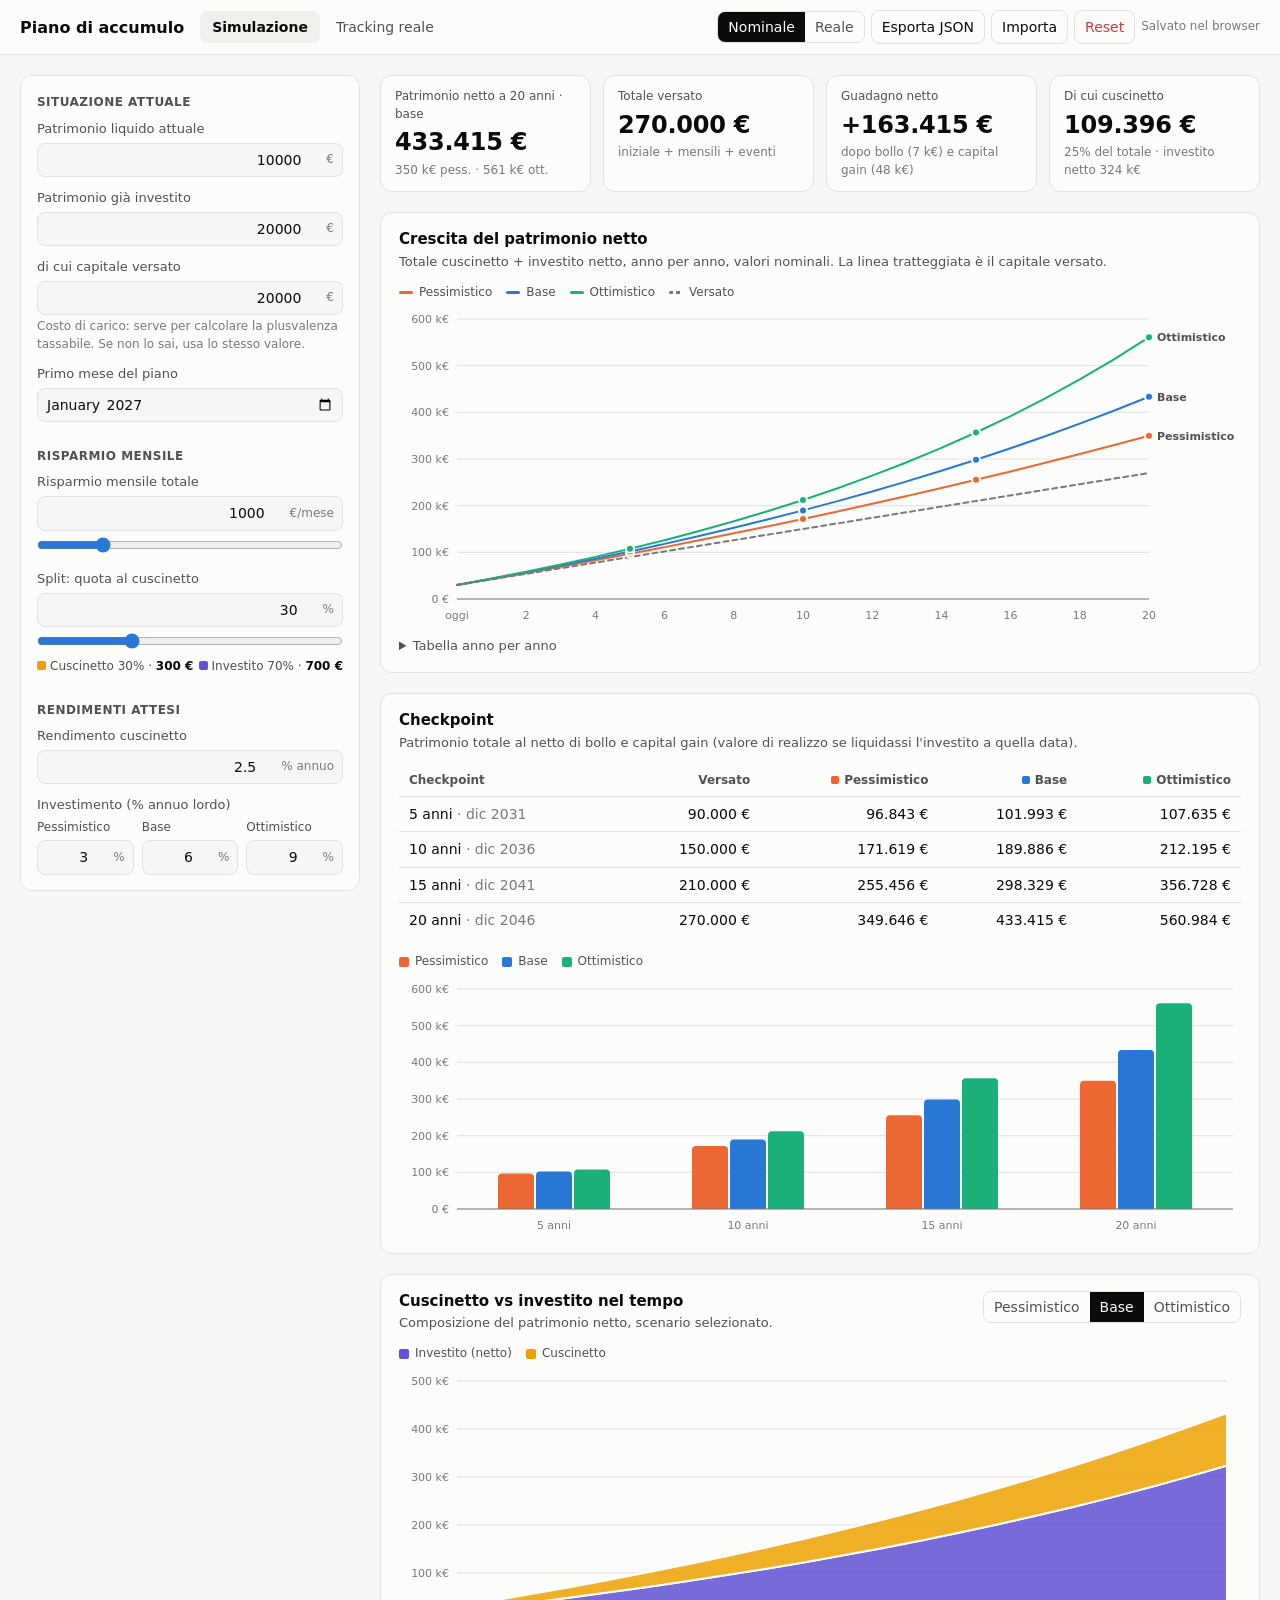
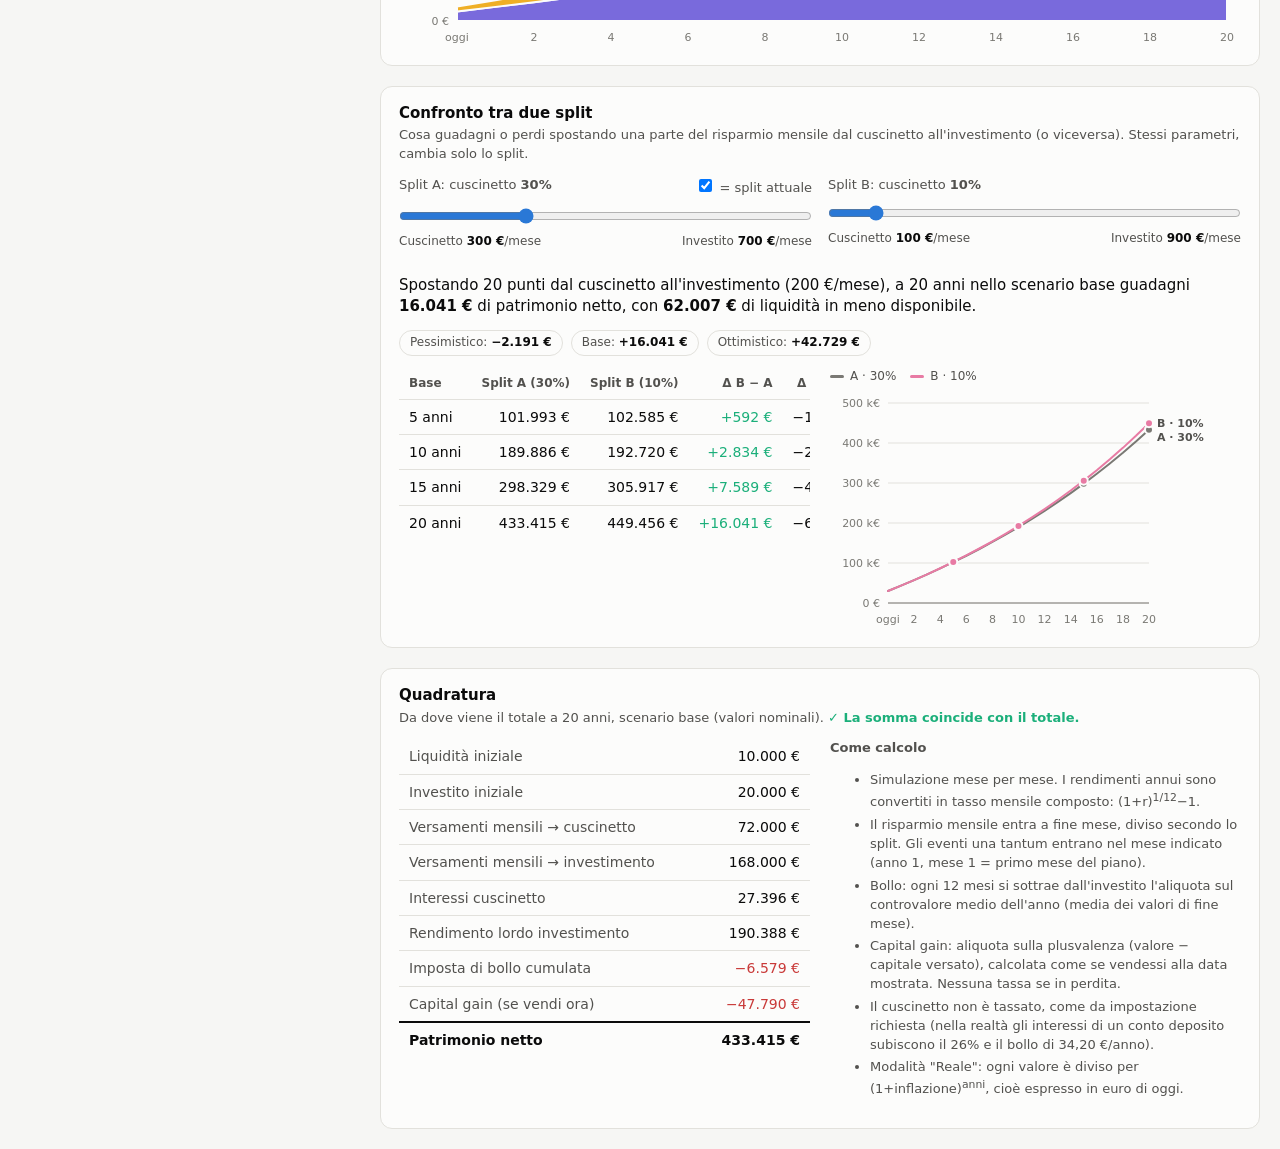
==== commit 6e9e27a0: "Salvataggio nell'account ed export JSON quando la dashboard è aperta come Artifact Co-Authored-By: C" ====
--- a/patrimonio/piano-accumulo.html
+++ b/patrimonio/piano-accumulo.html
@@ -591,24 +591,66 @@
     return defaults();
   }
 
+  /* Archivio remoto opzionale: quando la pagina è aperta come Artifact su claude.ai usa un
+     documento privato dell'utente (db). Aperta come file locale resta solo il localStorage. */
+  const remote = { doc: null, downloads: null, busy: false, pending: null };
+
+  async function connectRemote() {
+    if (!window.claude || typeof window.claude.use !== 'function') return null;
+    const [db, user, downloads] = await Promise.all(['db', 'user', 'downloads'].map(n => window.claude.use(n).catch(() => null)));
+    remote.downloads = downloads;
+    if (!db || !user) return null;
+    const id = await user.id();
+    if (!id) return null;
+    remote.doc = db.doc('data/users/' + id + '/piano');
+    const snap = await remote.doc.get();
+    return snap.exists && snap.data().state ? sanitize(snap.data().state) : null;
+  }
+
+  // Una scrittura alla volta; se ne arriva un'altra nel frattempo vale l'ultima.
+  async function flushRemote() {
+    if (remote.busy || !remote.pending) return;
+    remote.busy = true;
+    const state = remote.pending; remote.pending = null;
+    try { await remote.doc.set({ state, savedAt: new Date().toISOString() }); }
+    catch (e) { remote.pending = remote.pending || state; remote.lastError = e; }
+    remote.busy = false;
+    if (remote.pending && !remote.lastError) flushRemote();
+    remote.lastError = null;
+  }
+
+  // Ritorna 'cloud' | 'local' | false
   function save(state) {
-    try { localStorage.setItem(KEY, JSON.stringify(state)); return true; }
-    catch (e) { return false; }
-  }
-
-  function exportFile(state) {
+    let ok = false;
+    try { localStorage.setItem(KEY, JSON.stringify(state)); ok = 'local'; } catch (e) { /* storage bloccato */ }
+    if (remote.doc) {
+      remote.pending = JSON.parse(JSON.stringify(state));
+      flushRemote();
+      ok = 'cloud';
+    }
+    return ok;
+  }
+
+  async function exportFile(state) {
     const payload = { ...state, exportedAt: new Date().toISOString() };
-    const blob = new Blob([JSON.stringify(payload, null, 2)], { type: 'application/json' });
+    const json = JSON.stringify(payload, null, 2);
+    const filename = `piano-accumulo-${new Date().toISOString().slice(0, 10)}.json`;
+    if (remote.downloads) {
+      try { await remote.downloads.save({ filename, data: json }); }
+      catch (e) { if (e && e.code !== 'declined') alert('Esportazione non riuscita: ' + (e.message || e.code)); }
+      return;
+    }
+    const blob = new Blob([json], { type: 'application/json' });
     const a = document.createElement('a');
     a.href = URL.createObjectURL(blob);
-    a.download = `piano-accumulo-${new Date().toISOString().slice(0, 10)}.json`;
+    a.download = filename;
     document.body.appendChild(a); a.click(); a.remove();
     setTimeout(() => URL.revokeObjectURL(a.href), 1000);
   }
 
   const uid = () => Math.random().toString(36).slice(2, 10);
 
-  return { load, save, sanitize, defaults, exportFile, uid };
+  return { load, save, sanitize, defaults, exportFile, uid, connectRemote };
 })();
 
 /* =====================================================================
@@ -843,7 +885,8 @@
     clearTimeout(saveTimer);
     $('saveState').textContent = '…';
     saveTimer = setTimeout(() => {
-      $('saveState').textContent = Store.save(state) ? 'Salvato' : 'Non salvato: usa Esporta';
+      const r = Store.save(state);
+      $('saveState').textContent = r === 'cloud' ? 'Salvato (account)' : r ? 'Salvato nel browser' : 'Non salvato: usa Esporta';
     }, 300);
   }
 
@@ -1247,6 +1290,12 @@
 
     replaceState(state);
     $('saveState').textContent = '';
+
+    // Su claude.ai: carica i dati salvati nell'account; se non ce ne sono, li inizializza con quelli locali.
+    Store.connectRemote().then(remoteState => {
+      if (remoteState) replaceState(remoteState);
+      else persist();
+    }).catch(() => {});
   }
 
   return { init };
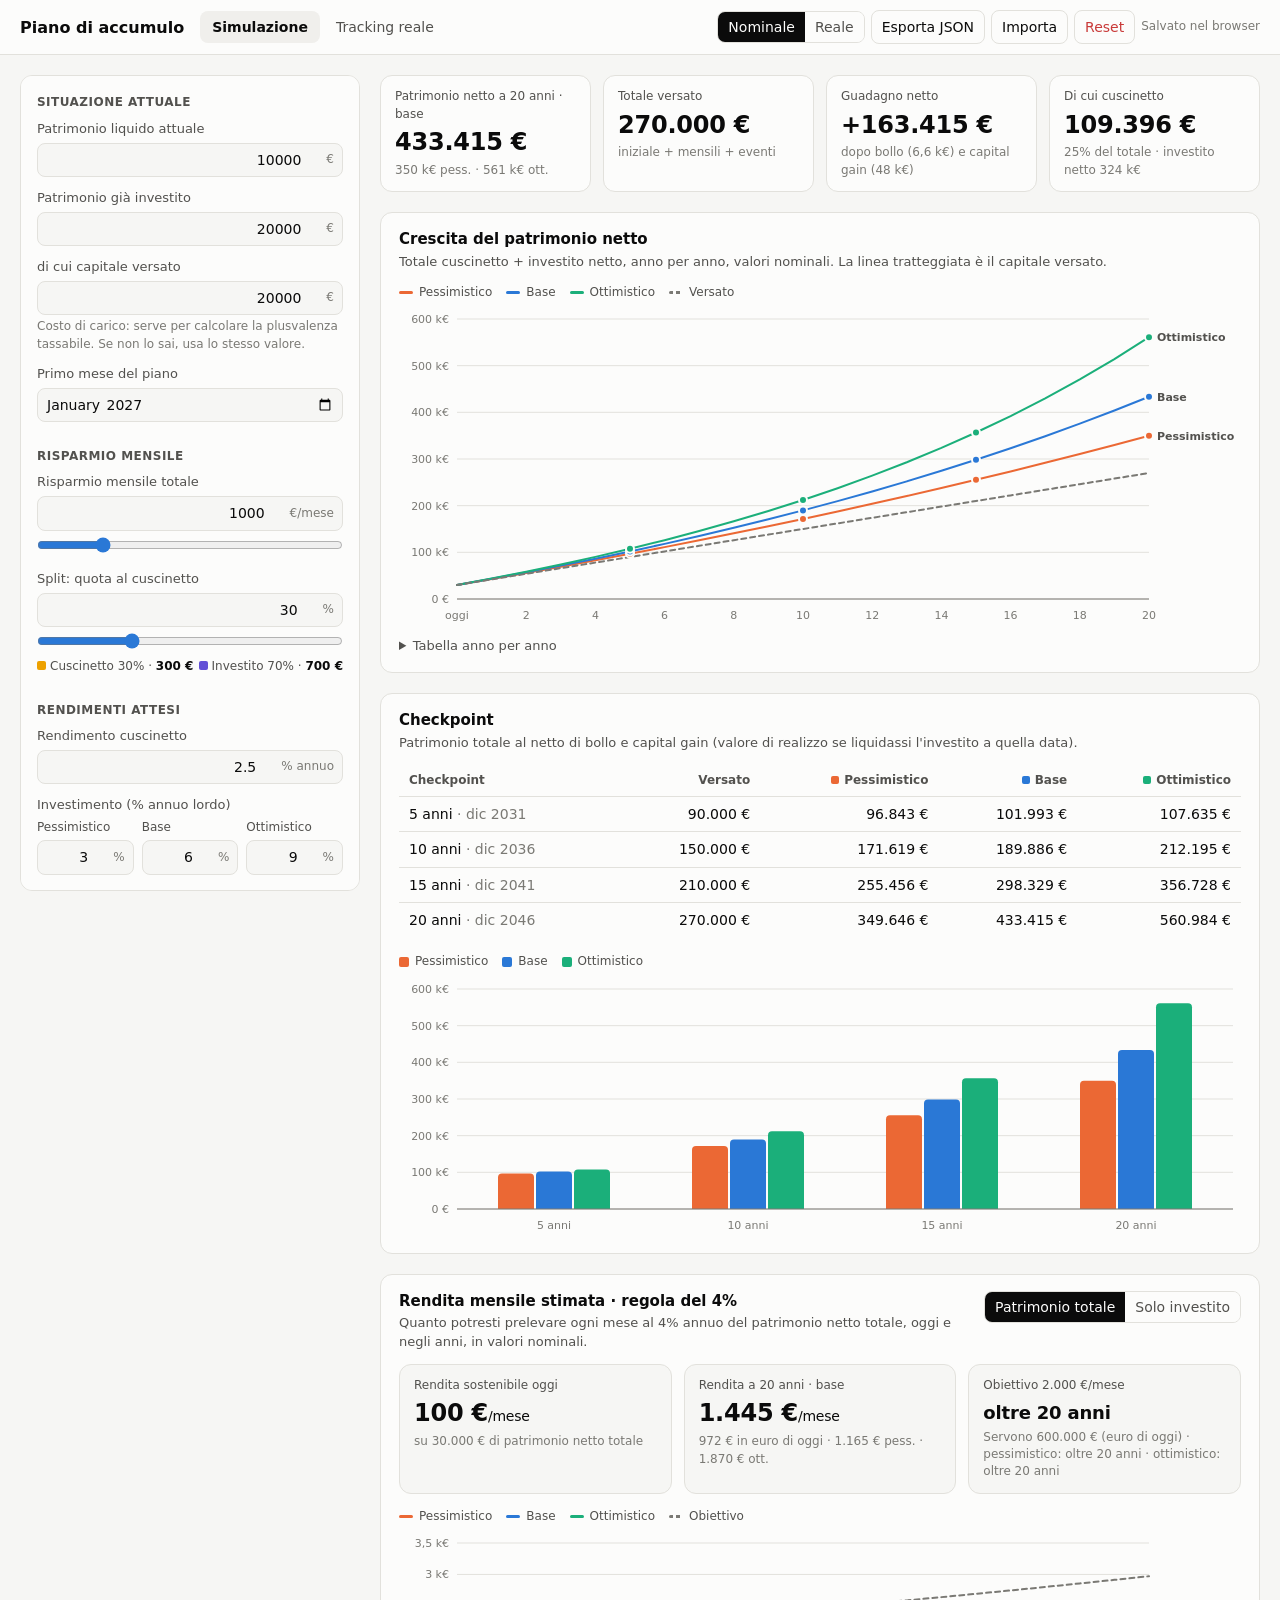
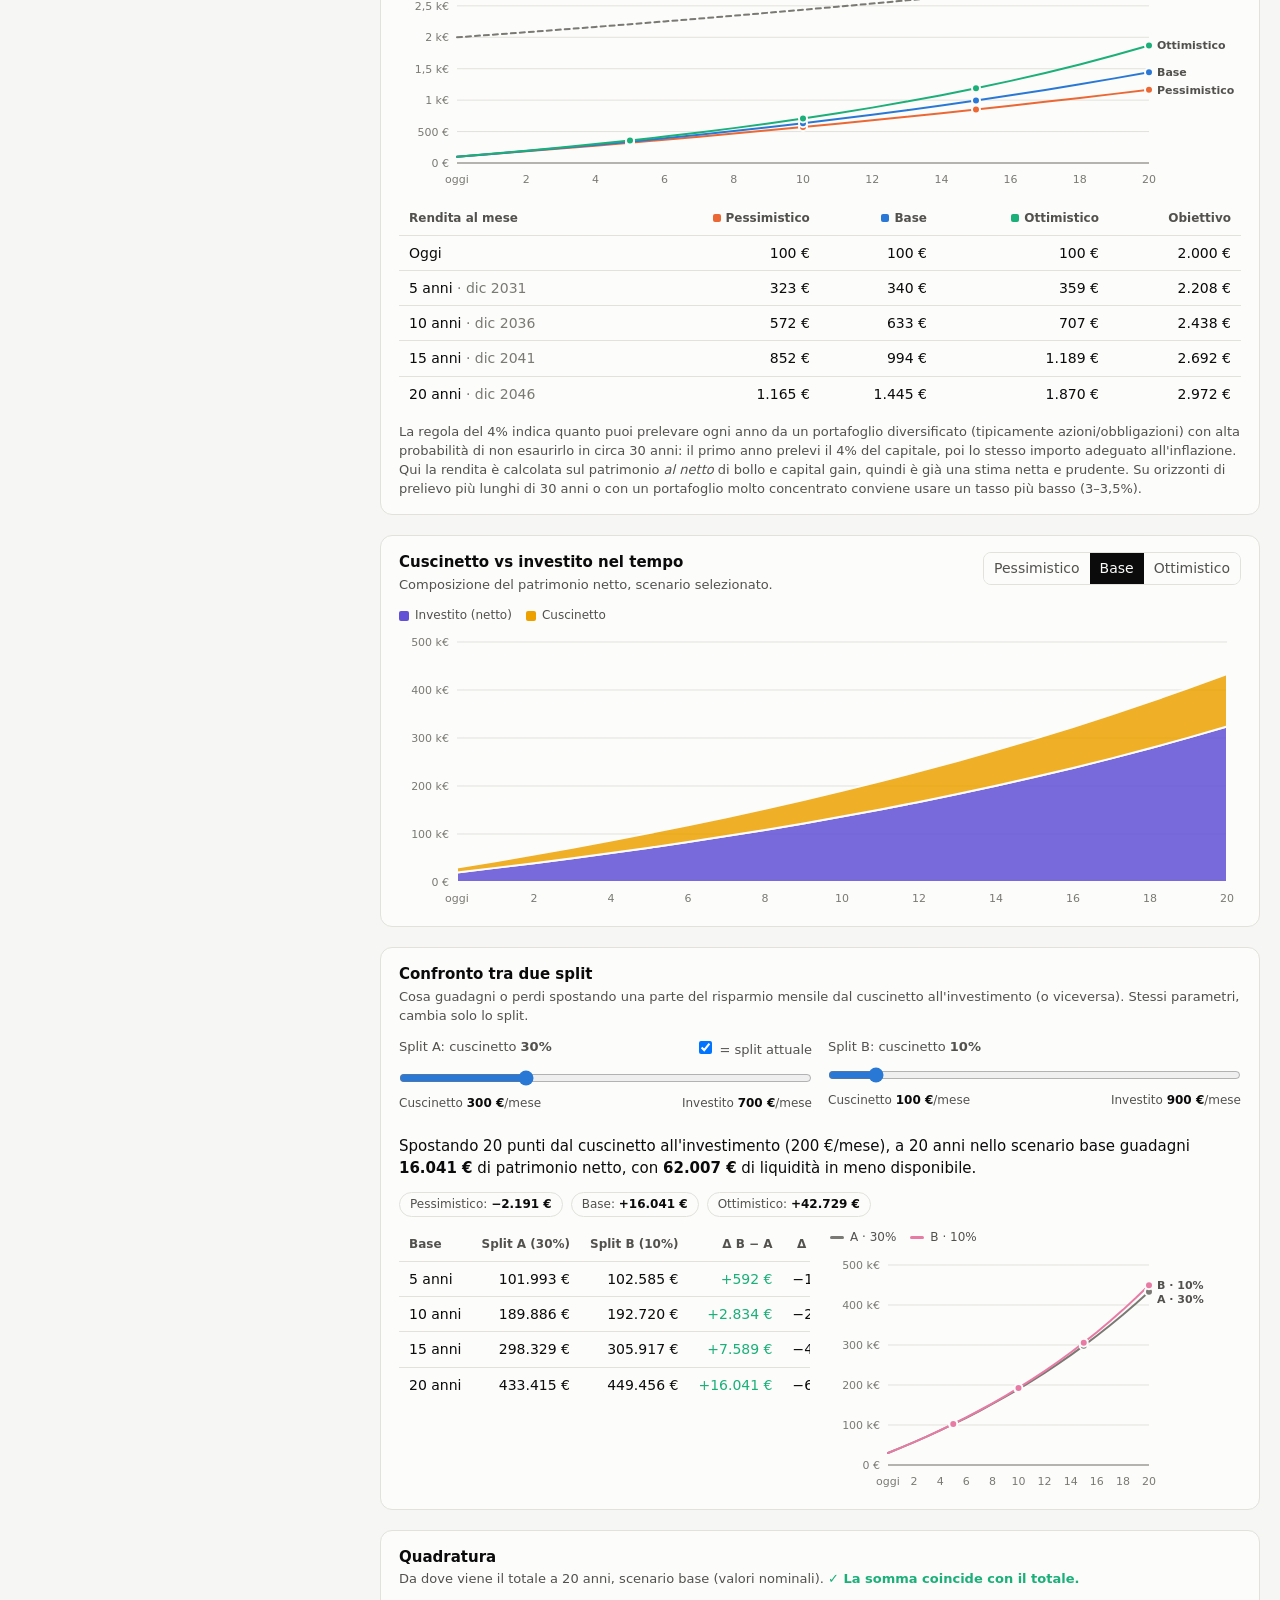
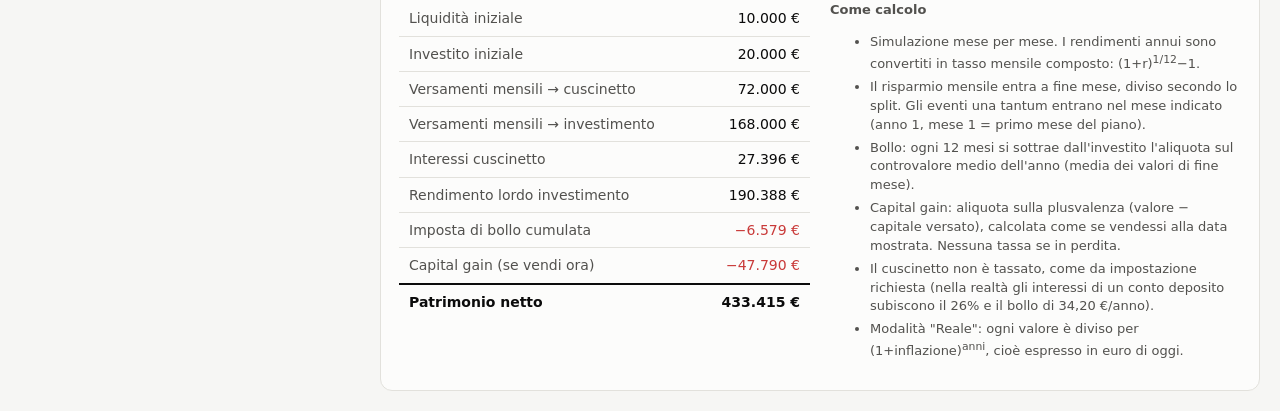
==== commit 0b90bd3e: "Aggiunge la stima della rendita mensile con la regola del 4% Co-Authored-By: Claude Opus 5.5 <norepl" ====
--- a/patrimonio/piano-accumulo.html
+++ b/patrimonio/piano-accumulo.html
@@ -136,6 +136,9 @@
 /* ---------- KPI ---------- */
 .kpis { display: grid; grid-template-columns: repeat(4, minmax(0, 1fr)); gap: 12px; }
 @media (max-width: 1100px) { .kpis { grid-template-columns: repeat(2, minmax(0, 1fr)); } }
+.income-kpis { grid-template-columns: repeat(3, minmax(0, 1fr)); }
+@media (max-width: 1100px) { .income-kpis { grid-template-columns: minmax(0, 1fr); } }
+.income-kpis .kpi { background: var(--bg); }
 .kpi { background: var(--surface); border: 1px solid var(--border); border-radius: 12px; padding: 12px 14px; }
 .kpi .k-label { font-size: 12px; color: var(--text-2); }
 .kpi .k-value { font-size: 24px; font-weight: 650; margin-top: 2px; font-variant-numeric: tabular-nums; letter-spacing: -.01em; }
@@ -259,6 +262,28 @@
       <div class="card">
         <div class="card-head">
           <div>
+            <h2>Rendita mensile stimata · regola del 4%</h2>
+            <p class="sub" id="incomeSub"></p>
+          </div>
+          <div class="seg" id="incomeBase" aria-label="Base di calcolo della rendita">
+            <button type="button" data-b="total">Patrimonio totale</button>
+            <button type="button" data-b="invested">Solo investito</button>
+          </div>
+        </div>
+        <div class="kpis income-kpis" id="incomeKpis"></div>
+        <div class="legend" id="incomeLegend" style="margin-top:14px"></div>
+        <div class="chart" id="incomeChart"></div>
+        <div class="table-wrap" id="incomeTable" style="margin-top:12px"></div>
+        <p class="method" style="margin:12px 0 0">La regola del 4% indica quanto puoi prelevare ogni anno da un portafoglio diversificato
+          (tipicamente azioni/obbligazioni) con alta probabilità di non esaurirlo in circa 30 anni: il primo anno prelevi il 4% del capitale,
+          poi lo stesso importo adeguato all'inflazione. Qui la rendita è calcolata sul patrimonio <em>al netto</em> di bollo e capital gain,
+          quindi è già una stima netta e prudente. Su orizzonti di prelievo più lunghi di 30 anni o con un portafoglio molto concentrato
+          conviene usare un tasso più basso (3–3,5%).</p>
+      </div>
+
+      <div class="card">
+        <div class="card-head">
+          <div>
             <h2>Cuscinetto vs investito nel tempo</h2>
             <p class="sub">Composizione del patrimonio netto, scenario selezionato.</p>
           </div>
@@ -335,7 +360,7 @@
     compact: v => {
       const a = Math.abs(v);
       if (a >= 1e6) return (v / 1e6).toLocaleString('it-IT', { maximumFractionDigits: 1 }) + ' M€';
-      if (a >= 1e3) return (v / 1e3).toLocaleString('it-IT', { maximumFractionDigits: 0 }) + ' k€';
+      if (a >= 1e3) return (v / 1e3).toLocaleString('it-IT', { maximumFractionDigits: a < 1e4 ? 1 : 0 }) + ' k€';
       return Math.round(v) + ' €';
     },
     pct: (v, d = 1) => v.toLocaleString('it-IT', { maximumFractionDigits: d }) + '%',
@@ -375,6 +400,10 @@
     bollo:         { label: 'Bollo', unit: '% annuo', min: 0, max: 2, step: 0.05, def: 0.2 },
     inflation:     { label: 'Inflazione attesa', unit: '% annuo', min: -5, max: 20, step: 0.1, def: 2 },
     horizon:       { label: 'Orizzonte', unit: 'anni', min: 5, max: 40, step: 1, def: 20 },
+    withdrawalRate:{ label: 'Tasso di prelievo sostenibile', unit: '% annuo', min: 0.5, max: 10, step: 0.1, def: 4,
+                     hint: 'Regola del 4%: rendita annua = 4% del patrimonio.' },
+    targetIncome:  { label: 'Rendita desiderata', unit: '€/mese', min: 0, max: 1e6, step: 100, def: 2000,
+                     hint: 'In euro di oggi. 0 = nessun obiettivo.' },
   };
 
   const SCENARIOS = [
@@ -419,6 +448,8 @@
       w.push('Gli scenari non sono in ordine (pessimistico ≤ base ≤ ottimistico).');
     if (p.cushionReturn > p.retBase)
       w.push('Il cuscinetto rende più dello scenario base dell\'investimento: verifica i tassi.');
+    if (p.withdrawalRate > 5)
+      w.push('Un tasso di prelievo sopra il 5% aumenta molto il rischio di esaurire il patrimonio.');
     if (p.investedCost > p.invested * 3 && p.invested > 0)
       w.push('Il capitale versato è molto più alto del valore attuale: verifica il costo di carico.');
     return w;
@@ -508,6 +539,15 @@
   }
 
   // Scomposizione che deve sommare esattamente al totale netto.
+  // Regola del 4%: rendita mensile sostenibile da un capitale e capitale necessario per una rendita.
+  const monthlyIncome = (capital, ratePct) => Math.max(0, capital) * ratePct / 100 / 12;
+  const capitalForIncome = (monthly, ratePct) => monthly * 12 / (ratePct / 100);
+  // Primo anno in cui fn(snapshot) raggiunge target; null se mai entro l'orizzonte.
+  const firstYearReaching = (years, fn, target) => {
+    const y = years.find(s => fn(s) >= target);
+    return y ? y.year : null;
+  };
+
   function ledger(snap, p) {
     const rows = [
       { label: 'Liquidità iniziale', v: p.liquid },
@@ -525,7 +565,7 @@
     return { rows, sum, matches: Math.abs(sum - snap.total) < 0.01 };
   }
 
-  return { simulate, runScenarios, ledger, monthlyRate };
+  return { simulate, runScenarios, ledger, monthlyRate, monthlyIncome, capitalForIncome, firstYearReaching };
 })();
 
 /* =====================================================================
@@ -541,7 +581,7 @@
       params: Schema.defaultParams(),
       events: [],
       compare: { linkA: true, a: 30, b: 10 },
-      ui: { valueMode: 'nominal', scenario: 'base', tab: 'sim' },
+      ui: { valueMode: 'nominal', scenario: 'base', tab: 'sim', incomeBase: 'total' },
       tracking: { entries: [] }, // Sezione 3: [{month:'2026-11', saved, invested, portfolioValue, note}]
     };
   }
@@ -578,6 +618,7 @@
       if (obj.ui.valueMode === 'real') out.ui.valueMode = 'real';
       if (Schema.SCENARIOS.some(s => s.key === obj.ui.scenario)) out.ui.scenario = obj.ui.scenario;
       if (obj.ui.tab === 'track') out.ui.tab = 'track';
+      if (obj.ui.incomeBase === 'invested') out.ui.incomeBase = 'invested';
     }
     if (obj.tracking && Array.isArray(obj.tracking.entries)) out.tracking.entries = obj.tracking.entries;
     return out;
@@ -928,6 +969,10 @@
         ${fieldHTML('inflation')}
         ${fieldHTML('horizon')}
       </fieldset>
+      <fieldset><legend>Rendita (regola del 4%)</legend>
+        ${fieldHTML('withdrawalRate')}
+        ${fieldHTML('targetIncome')}
+      </fieldset>
       <fieldset><legend>Eventi una tantum</legend>
         <div id="events"></div>
         <button class="btn small" type="button" id="addEvent">+ Aggiungi evento</button>
@@ -1142,8 +1187,71 @@
       },
     });
 
+    renderIncome();
     renderCompare();
     renderLedger();
+  }
+
+  function renderIncome() {
+    const { p, runs } = lastRun;
+    const H = p.horizon;
+    const sel = state.ui.scenario;
+    const base = state.ui.incomeBase;
+    const rate = p.withdrawalRate;
+    const capital = y => base === 'invested' ? y.netI : y.total;
+    const inc = y => Engine.monthlyIncome(capital(y), rate);
+    const incToday = y => inc(y) / y.deflator; // potere d'acquisto di oggi
+    const target = p.targetIncome;
+    const baseName = base === 'invested' ? 'investito netto' : 'patrimonio netto totale';
+
+    document.querySelectorAll('#incomeBase button').forEach(b => b.setAttribute('aria-pressed', b.dataset.b === base));
+    $('incomeSub').textContent = `Quanto potresti prelevare ogni mese al ${Fmt.pct(rate)} annuo del ${baseName}, ` +
+      `oggi e negli anni, ${isReal() ? 'in euro di oggi' : 'in valori nominali'}.`;
+
+    const now = runs.base.years[0];
+    const fin = runs[sel].years[H];
+    const reach = Schema.SCENARIOS.map(s => ({ s, year: Engine.firstYearReaching(runs[s.key].years, incToday, target) }));
+    const reachTxt = r => r.year === null ? `oltre ${H} anni`
+      : r.year === 0 ? 'già oggi' : `anno ${r.year} · ${Fmt.monthLabel(p.startDate, r.year * 12 - 1)}`;
+    const selReach = reach.find(r => r.s.key === sel);
+
+    $('incomeKpis').innerHTML = `
+      <div class="kpi"><div class="k-label">Rendita sostenibile oggi</div>
+        <div class="k-value">${Fmt.money(inc(now))}<span style="font-size:14px;font-weight:500">/mese</span></div>
+        <div class="k-note">su ${Fmt.money(capital(now))} di ${baseName}</div></div>
+      <div class="kpi"><div class="k-label">Rendita a ${H} anni · ${scen(sel).name.toLowerCase()}</div>
+        <div class="k-value">${Fmt.money(disp(inc(fin), fin))}<span style="font-size:14px;font-weight:500">/mese</span></div>
+        <div class="k-note">${isReal() ? `${Fmt.money(inc(fin))} nominali` : `${Fmt.money(incToday(fin))} in euro di oggi`} ·
+          ${Fmt.money(disp(inc(runs.pess.years[H]), fin))} pess. · ${Fmt.money(disp(inc(runs.opt.years[H]), fin))} ott.</div></div>
+      <div class="kpi"><div class="k-label">Obiettivo ${target > 0 ? Fmt.money(target) + '/mese' : ''}</div>
+        ${target > 0 ? `
+        <div class="k-value" style="font-size:18px;margin-top:6px">${reachTxt(selReach)}</div>
+        <div class="k-note">Servono ${Fmt.money(Engine.capitalForIncome(target, rate))} (euro di oggi) ·
+          ${reach.filter(r => r.s.key !== sel).map(r => `${r.s.name.toLowerCase()}: ${r.year === null ? `oltre ${H} anni` : r.year === 0 ? 'oggi' : 'anno ' + r.year}`).join(' · ')}</div>`
+        : '<div class="k-note" style="margin-top:6px">Imposta una rendita desiderata nei parametri per vedere quando la raggiungi.</div>'}</div>`;
+
+    const n = H + 1;
+    const series = Schema.SCENARIOS.map(s => ({ name: s.name, color: s.color, values: runs[s.key].years.map(y => disp(inc(y), y)) }));
+    if (target > 0) {
+      // l'obiettivo è in euro di oggi: in modalità nominale cresce con l'inflazione
+      series.push({ name: 'Obiettivo', color: '--s-ref', dash: true, values: runs.base.years.map(y => isReal() ? target : target * y.deflator) });
+    }
+    Charts.legend($('incomeLegend'), series.map(s => ({ name: s.name, color: s.color, dash: s.dash })));
+    Charts.xy($('incomeChart'), {
+      n, series, endLabels: true, height: 260, markers: Schema.CHECKPOINTS.filter(c => c <= H),
+      xLabel: yearLabel, tipTitle: i => yearTitle(i) + ' · rendita al mese',
+    });
+
+    const rows = [0, ...Schema.CHECKPOINTS.filter(c => c <= H)];
+    if (H > 20 && !rows.includes(H)) rows.push(H);
+    $('incomeTable').innerHTML = `<table><thead><tr><th>Rendita al mese</th>${Schema.SCENARIOS.map(s =>
+      `<th><i class="th-sw" style="background:var(${s.color})"></i>${s.name}</th>`).join('')}${target > 0 ? '<th>Obiettivo</th>' : ''}</tr></thead><tbody>${
+      rows.map(r => {
+        const ref = runs.base.years[r];
+        return `<tr><td>${r === 0 ? 'Oggi' : `${r} anni <span style="color:var(--muted)">· ${Fmt.monthLabel(p.startDate, r * 12 - 1)}</span>`}</td>${
+          Schema.SCENARIOS.map(s => { const y = runs[s.key].years[r]; return `<td>${Fmt.money(disp(inc(y), y))}</td>`; }).join('')}${
+          target > 0 ? `<td>${Fmt.money(isReal() ? target : target * ref.deflator)}</td>` : ''}</tr>`;
+      }).join('')}</tbody></table>`;
   }
 
   function renderCompare() {
@@ -1265,6 +1373,10 @@
       const k = e.target.closest('button')?.dataset.s;
       if (k) { state.ui.scenario = k; persist(); renderOutputs(); }
     });
+    $('incomeBase').addEventListener('click', e => {
+      const b = e.target.closest('button')?.dataset.b;
+      if (b) { state.ui.incomeBase = b; persist(); renderOutputs(); }
+    });
     $('btnExport').addEventListener('click', () => Store.exportFile(state));
     $('btnImport').addEventListener('click', () => $('fileImport').click());
     $('fileImport').addEventListener('change', async e => {
